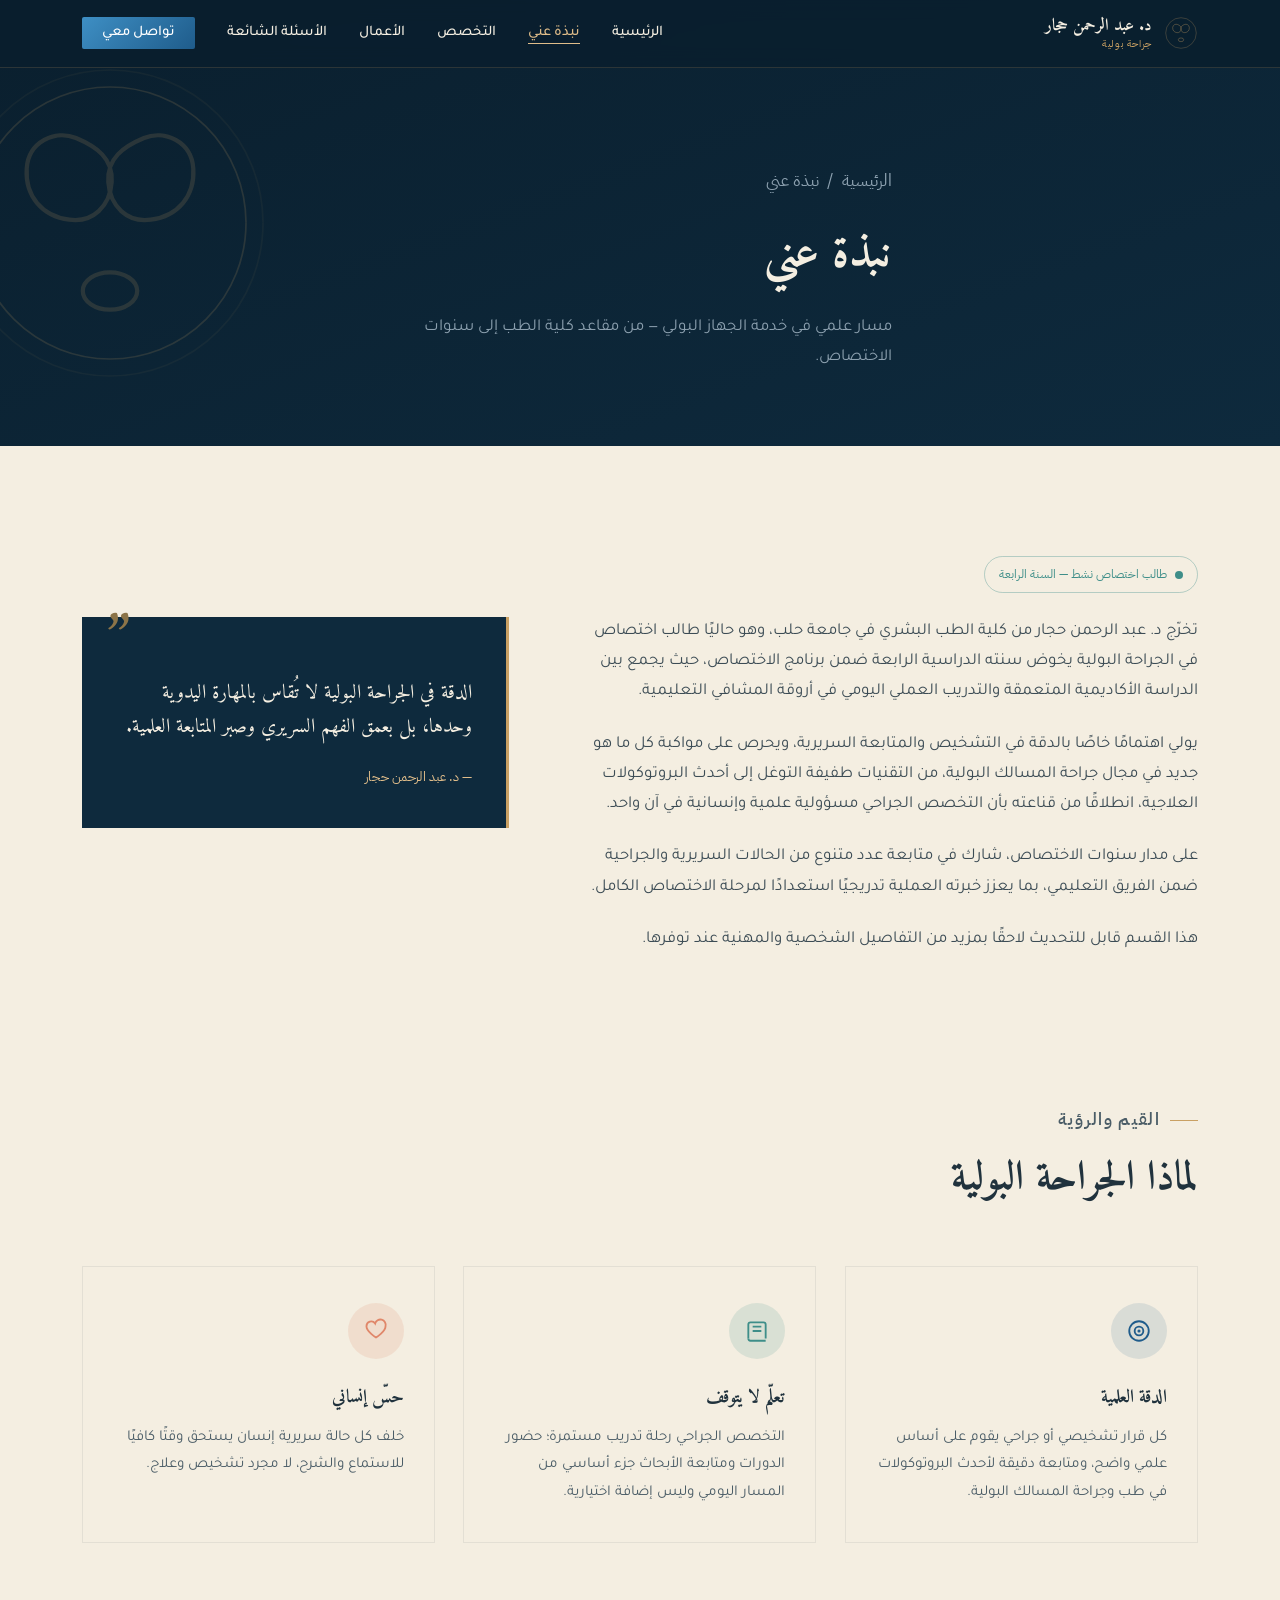
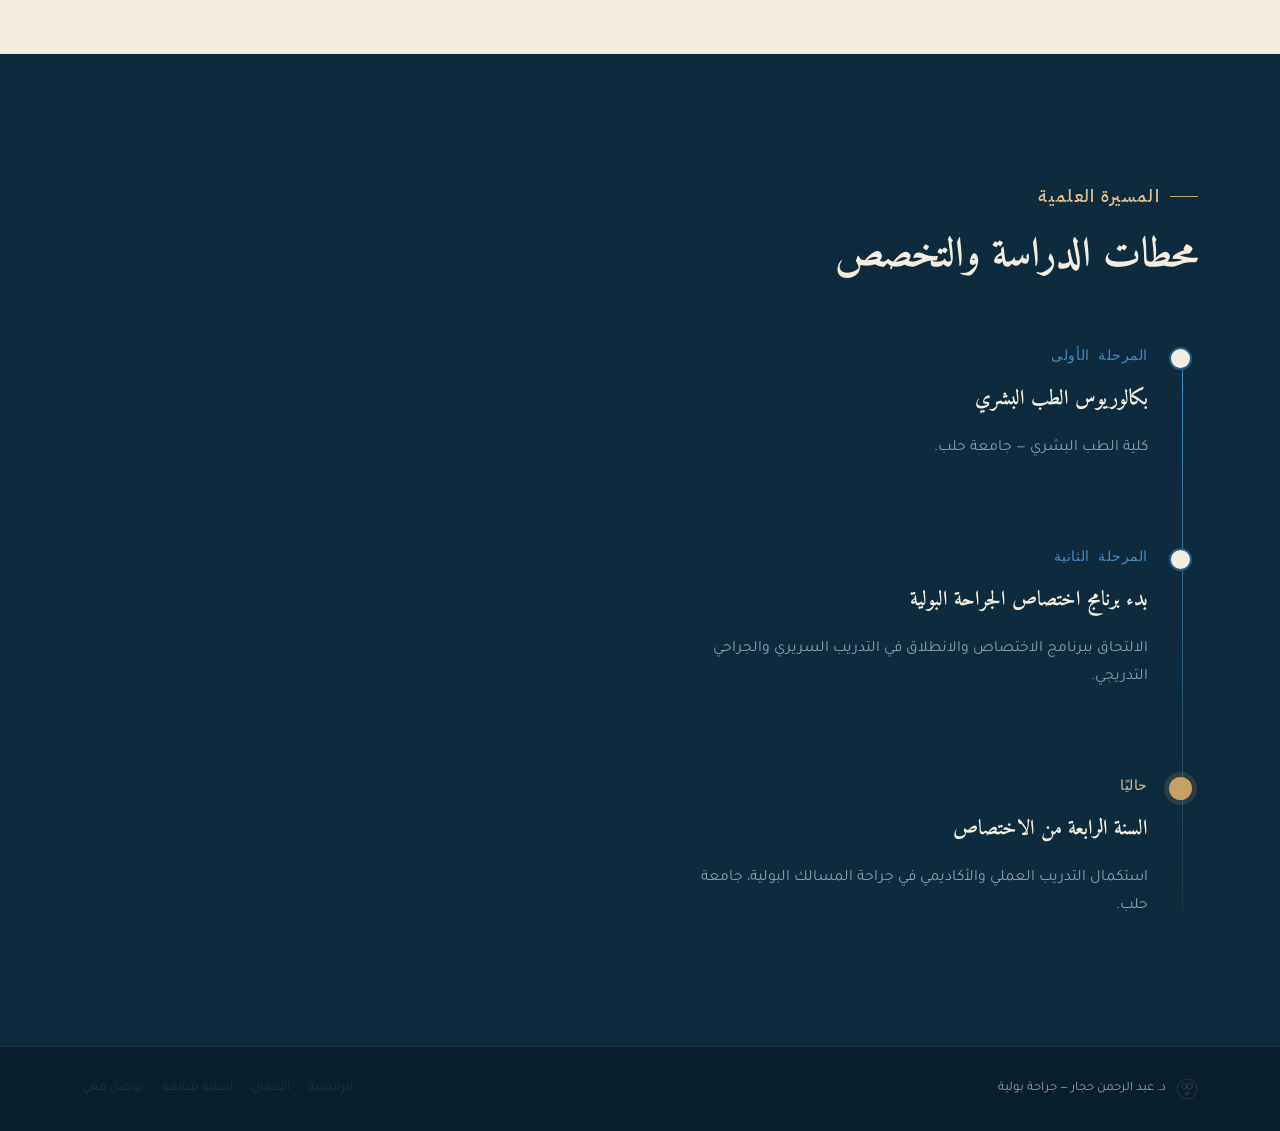
==== about.html @ 74e5ab20 "first commit" ====
<!DOCTYPE html>
<html lang="ar" dir="rtl">
<head>
<meta charset="UTF-8">
<meta name="viewport" content="width=device-width, initial-scale=1.0">
<title>نبذة عني | د. عبد الرحمن حجار</title>
<meta name="description" content="نبذة عن د. عبد الرحمن حجار، طالب اختصاص في الجراحة البولية، جامعة حلب">
<link rel="icon" href="data:image/svg+xml,%3Csvg xmlns='http://www.w3.org/2000/svg' viewBox='0 0 200 200'%3E%3Ccircle cx='100' cy='100' r='92' fill='%230E2A3D'/%3E%3Ccircle cx='100' cy='100' r='84' fill='none' stroke='%23C9A063' stroke-width='2'/%3E%3Cpath d='M120,50 C132,45 148,52 149,68 C150,84 140,96 124,98 C110,100 100,90 99,76 C98,62 108,55 120,50 Z' fill='none' stroke='%23C9A063' stroke-width='2.5'/%3E%3Cpath d='M80,50 C68,45 52,52 51,68 C50,84 60,96 76,98 C90,100 100,90 101,76 C102,62 92,55 80,50 Z' fill='none' stroke='%23C9A063' stroke-width='2.5'/%3E%3Cellipse cx='100' cy='140' rx='16' ry='11' fill='none' stroke='%23C9A063' stroke-width='2.5'/%3E%3C/svg%3E">
<link rel="preconnect" href="https://fonts.googleapis.com">
<link rel="preconnect" href="https://fonts.gstatic.com" crossorigin>
<link href="https://fonts.googleapis.com/css2?family=Amiri:wght@400;700&family=Tajawal:wght@300;400;500;700&family=IBM+Plex+Sans+Arabic:wght@400;500;600&family=IBM+Plex+Mono:wght@400;500&display=swap" rel="stylesheet">
<link rel="stylesheet" href="css/style.css">
</head>
<body>

<header class="site-header">
  <nav class="nav">
    <a href="index.html" class="nav__brand" aria-label="د. عبد الرحمن حجار — الصفحة الرئيسية">
      <svg viewBox="0 0 200 200" aria-hidden="true">
        <circle cx="100" cy="100" r="90" fill="none" stroke="#C9A063" stroke-width="1.5"/>
        <path d="M120,50 C132,45 148,52 149,68 C150,84 140,96 124,98 C110,100 100,90 99,76 C98,62 108,55 120,50 Z" fill="none" stroke="#C9A063" stroke-width="2"/>
        <path d="M80,50 C68,45 52,52 51,68 C50,84 60,96 76,98 C90,100 100,90 101,76 C102,62 92,55 80,50 Z" fill="none" stroke="#C9A063" stroke-width="2"/>
        <ellipse cx="100" cy="140" rx="16" ry="11" fill="none" stroke="#C9A063" stroke-width="2"/>
      </svg>
      <span class="nav__brand-text">د. عبد الرحمن حجار<span>جراحة بولية</span></span>
    </a>
    <ul class="nav__links" id="navLinks" data-open="false">
      <li><a href="index.html">الرئيسية</a></li>
      <li><a href="about.html" class="is-current" aria-current="page">نبذة عني</a></li>
      <li><a href="specialty.html">التخصص</a></li>
      <li><a href="works.html">الأعمال</a></li>
      <li><a href="faq.html">الأسئلة الشائعة</a></li>
      <li><a href="contact.html" class="nav__cta">تواصل معي</a></li>
    </ul>
    <button class="nav__toggle" id="navToggle" aria-label="فتح قائمة التنقل" aria-expanded="false" aria-controls="navLinks">
      <svg viewBox="0 0 24 24" fill="none" stroke="currentColor" stroke-width="2" stroke-linecap="round"><path d="M3 6h18M3 12h18M3 18h18"/></svg>
    </button>
  </nav>
</header>

<main>

  <section class="page-banner">
    <svg class="medallion page-banner__medallion" viewBox="0 0 200 200" aria-hidden="true">
      <circle class="draw-path tick" cx="100" cy="100" r="90" stroke-width="1"/>
      <circle class="draw-path" cx="100" cy="100" r="80" stroke-width="1"/>
      <path class="draw-path" stroke-width="2.5" d="M120,50 C132,45 148,52 149,68 C150,84 140,96 124,98 C110,100 100,90 99,76 C98,62 108,55 120,50 Z"/>
      <path class="draw-path" stroke-width="2.5" d="M80,50 C68,45 52,52 51,68 C50,84 60,96 76,98 C90,100 100,90 101,76 C102,62 92,55 80,50 Z"/>
      <ellipse class="draw-path" cx="100" cy="140" rx="16" ry="11" stroke-width="2.5"/>
    </svg>
    <div class="container">
      <p class="breadcrumb reveal"><a href="index.html">الرئيسية</a> / <span>نبذة عني</span></p>
      <h1 class="reveal">نبذة عني</h1>
      <p class="reveal">مسار علمي في خدمة الجهاز البولي — من مقاعد كلية الطب إلى سنوات الاختصاص.</p>
    </div>
  </section>

  <section class="section--light">
    <div class="container">
      <span class="badge-live reveal"><i></i> طالب اختصاص نشط — السنة الرابعة</span>
      <div class="about__grid">
        <div class="about__text reveal">
          <p>تخرّج د. عبد الرحمن حجار من كلية الطب البشري في جامعة حلب، وهو حاليًا طالب اختصاص في الجراحة البولية يخوض سنته الدراسية الرابعة ضمن برنامج الاختصاص، حيث يجمع بين الدراسة الأكاديمية المتعمقة والتدريب العملي اليومي في أروقة المشافي التعليمية.</p>
          <p>يولي اهتمامًا خاصًا بالدقة في التشخيص والمتابعة السريرية، ويحرص على مواكبة كل ما هو جديد في مجال جراحة المسالك البولية، من التقنيات طفيفة التوغل إلى أحدث البروتوكولات العلاجية، انطلاقًا من قناعته بأن التخصص الجراحي مسؤولية علمية وإنسانية في آن واحد.</p>
          <p>على مدار سنوات الاختصاص، شارك في متابعة عدد متنوع من الحالات السريرية والجراحية ضمن الفريق التعليمي، بما يعزز خبرته العملية تدريجيًا استعدادًا لمرحلة الاختصاص الكامل.</p>
          <p>هذا القسم قابل للتحديث لاحقًا بمزيد من التفاصيل الشخصية والمهنية عند توفرها.</p>
        </div>
        <div class="about__quote reveal">
          <p>الدقة في الجراحة البولية لا تُقاس بالمهارة اليدوية وحدها، بل بعمق الفهم السريري وصبر المتابعة العلمية.</p>
          <span>— د. عبد الرحمن حجار</span>
        </div>
      </div>
    </div>
  </section>

  <section class="section--light" style="padding-top:0;">
    <div class="container">
      <div class="section-head reveal">
        <p class="eyebrow">القيم والرؤية</p>
        <h2>لماذا الجراحة البولية</h2>
      </div>
      <div class="pillars stagger">
        <div class="pillar reveal tilt">
          <div class="pillar__icon-wrap"><svg viewBox="0 0 24 24" fill="none" stroke="currentColor" stroke-width="1.7"><circle cx="12" cy="12" r="9"/><circle cx="12" cy="12" r="4"/><circle cx="12" cy="12" r="0.6" fill="currentColor"/></svg></div>
          <h3>الدقة العلمية</h3>
          <p>كل قرار تشخيصي أو جراحي يقوم على أساس علمي واضح، ومتابعة دقيقة لأحدث البروتوكولات في طب وجراحة المسالك البولية.</p>
        </div>
        <div class="pillar reveal tilt">
          <div class="pillar__icon-wrap"><svg viewBox="0 0 24 24" fill="none" stroke="currentColor" stroke-width="1.7"><path d="M4 19V6a2 2 0 0 1 2-2h12a2 2 0 0 1 2 2v13"/><path d="M4 19a2 2 0 0 0 2 2h14"/><path d="M8 8h8M8 12h8"/></svg></div>
          <h3>تعلّم لا يتوقف</h3>
          <p>التخصص الجراحي رحلة تدريب مستمرة؛ حضور الدورات ومتابعة الأبحاث جزء أساسي من المسار اليومي وليس إضافة اختيارية.</p>
        </div>
        <div class="pillar reveal tilt">
          <div class="pillar__icon-wrap"><svg viewBox="0 0 24 24" fill="none" stroke="currentColor" stroke-width="1.7"><path d="M20.8 7.6c0 5-8.8 10.4-8.8 10.4S3.2 12.6 3.2 7.6a4.4 4.4 0 0 1 8-2.5 4.4 4.4 0 0 1 9.6 2.5z"/></svg></div>
          <h3>حسّ إنساني</h3>
          <p>خلف كل حالة سريرية إنسان يستحق وقتًا كافيًا للاستماع والشرح، لا مجرد تشخيص وعلاج.</p>
        </div>
      </div>
    </div>
  </section>

  <section class="section--dark" id="journey">
    <div class="container">
      <div class="section-head reveal">
        <p class="eyebrow">المسيرة العلمية</p>
        <h2>محطات الدراسة والتخصص</h2>
      </div>
      <div class="timeline" id="timelineEl" style="--timeline-dot-bg:var(--ink-800);">
        <div class="timeline__line"></div>
        <div class="timeline__item reveal" style="--dot:1;">
          <p class="timeline__year" style="color:var(--sapphire-bright);">المرحلة الأولى</p>
          <h3 class="timeline__label" style="color:var(--parchment);">بكالوريوس الطب البشري</h3>
          <p class="timeline__desc" style="color:var(--slate);">كلية الطب البشري — جامعة حلب.</p>
        </div>
        <div class="timeline__item reveal">
          <p class="timeline__year" style="color:var(--sapphire-bright);">المرحلة الثانية</p>
          <h3 class="timeline__label" style="color:var(--parchment);">بدء برنامج اختصاص الجراحة البولية</h3>
          <p class="timeline__desc" style="color:var(--slate);">الالتحاق ببرنامج الاختصاص والانطلاق في التدريب السريري والجراحي التدريجي.</p>
        </div>
        <div class="timeline__item reveal" data-current="true">
          <p class="timeline__year" style="color:var(--gold-bright);">حاليًا</p>
          <h3 class="timeline__label" style="color:var(--parchment);">السنة الرابعة من الاختصاص</h3>
          <p class="timeline__desc" style="color:var(--slate);">استكمال التدريب العملي والأكاديمي في جراحة المسالك البولية، جامعة حلب.</p>
        </div>
      </div>
    </div>
  </section>

</main>

<footer class="site-footer">
  <div class="container">
    <div class="site-footer__mark">
      <svg viewBox="0 0 200 200" aria-hidden="true">
        <circle cx="100" cy="100" r="90" fill="none" stroke="#C9A063" stroke-width="1.5"/>
        <path d="M120,50 C132,45 148,52 149,68 C150,84 140,96 124,98 C110,100 100,90 99,76 C98,62 108,55 120,50 Z" fill="none" stroke="#C9A063" stroke-width="2"/>
        <path d="M80,50 C68,45 52,52 51,68 C50,84 60,96 76,98 C90,100 100,90 101,76 C102,62 92,55 80,50 Z" fill="none" stroke="#C9A063" stroke-width="2"/>
        <ellipse cx="100" cy="140" rx="16" ry="11" fill="none" stroke="#C9A063" stroke-width="2"/>
      </svg>
      <span>د. عبد الرحمن حجار — جراحة بولية</span>
    </div>
    <div class="site-footer__links">
      <a href="index.html">الرئيسية</a>
      <a href="works.html">الأعمال</a>
      <a href="faq.html">أسئلة شائعة</a>
      <a href="contact.html">تواصل معي</a>
    </div>
  </div>
</footer>

<button class="to-top" id="toTop" aria-label="العودة إلى الأعلى">
  <svg viewBox="0 0 24 24" fill="none" stroke="currentColor" stroke-width="2" stroke-linecap="round"><path d="M12 19V5M5 12l7-7 7 7"/></svg>
</button>

<script src="js/script.js"></script>
</body>
</html>
---- css/style.css ----
/* =========================================================
   د. عبد الرحمن حجار — جراحة بولية
   ملف الأنماط الرئيسي (مشترك بين كل صفحات الموقع)
   ========================================================= */

@view-transition{ navigation: auto; }
::view-transition-old(root){ animation: vtFadeOut 0.45s ease forwards; }
::view-transition-new(root){ animation: vtFadeIn 0.45s ease forwards; }
@keyframes vtFadeOut{ to{ opacity:0; transform:translateY(-6px);} }
@keyframes vtFadeIn{ from{ opacity:0; transform:translateY(6px);} }

:root{
  --ink-900:#0A1F2E;
  --ink-800:#0E2A3D;
  --ink-700:#153548;
  --ink-650:#1B4258;
  --sapphire:#1F5C8B;
  --sapphire-bright:#3E8FC4;
  --sapphire-soft:#DCEAF3;
  --parchment:#F4EEE1;
  --parchment-dim:#E9E1CE;
  --gold:#C9A063;
  --gold-bright:#E0BD8A;
  --gold-dim:#8C7448;
  --teal:#3E8E89;
  --teal-bright:#57ABA5;
  --coral:#E0876A;
  --coral-bright:#EDA487;
  --slate:#8CA0AF;
  --ink-text:#20323D;
  --max-w:1180px;
}

*{box-sizing:border-box;}
html{scroll-behavior:smooth;}
@media (prefers-reduced-motion:reduce){
  html{scroll-behavior:auto;}
  *{animation-duration:0.001ms !important; animation-iteration-count:1 !important; transition-duration:0.001ms !important; scroll-behavior:auto !important;}
}

body{
  margin:0;
  background:var(--parchment);
  color:var(--ink-text);
  font-family:'Tajawal',sans-serif;
  line-height:1.8;
  overflow-x:hidden;
  opacity:0;
}
body.is-loaded{
  opacity:1;
  transition:opacity 0.5s ease;
}

h1,h2,h3,.font-display{
  font-family:'Amiri',serif;
  font-weight:700;
  color:inherit;
  margin:0;
}

.eyebrow{
  font-family:'IBM Plex Sans Arabic',sans-serif;
  font-size:0.8rem;
  font-weight:600;
  letter-spacing:0.08em;
  text-transform:uppercase;
  color:var(--gold);
  display:flex;
  align-items:center;
  gap:10px;
  margin-bottom:18px;
}
.eyebrow::before{
  content:"";
  width:28px;
  height:1px;
  background:var(--gold);
  display:inline-block;
}

a{color:inherit;text-decoration:none;}
img,svg{display:block;max-width:100%;}
.container{max-width:var(--max-w); margin:0 auto; padding:0 32px;}

.visually-hidden{
  position:absolute; width:1px; height:1px; overflow:hidden;
  clip:rect(0 0 0 0); white-space:nowrap;
}

a:focus-visible,
button:focus-visible{
  outline:2px solid var(--sapphire-bright);
  outline-offset:4px;
  border-radius:2px;
}

/* ---------- loader (home page only) ---------- */
.loader{
  position:fixed; inset:0; z-index:999;
  background:var(--ink-900);
  display:flex; align-items:center; justify-content:center;
  transition:opacity 0.5s ease, visibility 0.5s ease;
}
.loader svg{width:70px; height:70px; opacity:0; transform:scale(0.8);
  animation:loaderIn 0.7s ease forwards 0.1s;}
@keyframes loaderIn{to{opacity:1; transform:scale(1);}}
.loader.is-hidden{opacity:0; visibility:hidden; pointer-events:none;}
@media (prefers-reduced-motion:reduce){ .loader{display:none;} }

/* ---------- header / nav ---------- */
.site-header{
  position:fixed;
  inset-inline:0;
  top:0;
  z-index:100;
  background:rgba(10,31,46,0.86);
  backdrop-filter:blur(10px);
  -webkit-backdrop-filter:blur(10px);
  border-bottom:1px solid rgba(201,160,99,0.18);
  transition:background 0.3s ease;
}
.nav{
  display:flex;
  align-items:center;
  justify-content:space-between;
  padding:16px 32px;
  max-width:var(--max-w);
  margin:0 auto;
}
.nav__brand{
  display:flex;
  align-items:center;
  gap:12px;
  color:var(--parchment);
}
.nav__brand svg{width:34px; height:34px;}
.nav__brand-text{
  font-family:'Amiri',serif;
  font-size:1.05rem;
  font-weight:700;
  line-height:1.2;
}
.nav__brand-text span{
  display:block;
  font-family:'IBM Plex Sans Arabic',sans-serif;
  font-size:0.65rem;
  font-weight:400;
  letter-spacing:0.06em;
  color:var(--gold);
  margin-top:2px;
}
.nav__links{
  display:flex;
  align-items:center;
  gap:32px;
  list-style:none;
  margin:0; padding:0;
}
.nav__links a{
  color:var(--parchment);
  font-size:0.92rem;
  font-weight:500;
  position:relative;
  padding-bottom:4px;
}
.nav__links a::after{
  content:"";
  position:absolute;
  right:0; left:0; bottom:0;
  height:1px;
  background:var(--sapphire-bright);
  transform:scaleX(0);
  transform-origin:center;
  transition:transform 0.3s ease;
}
.nav__links a:hover::after,
.nav__links a:focus-visible::after{transform:scaleX(1);}
.nav__links a.is-current{color:var(--gold-bright);}
.nav__links a.is-current::after{transform:scaleX(1); background:var(--gold-bright);}
.nav__cta{
  background:linear-gradient(135deg,var(--sapphire-bright),var(--sapphire));
  padding:9px 20px !important;
  border-radius:2px;
  color:#fff !important;
}
.nav__cta::after{display:none;}
.nav__toggle{
  display:none;
  background:none;
  border:1px solid rgba(201,160,99,0.4);
  border-radius:6px;
  width:42px; height:38px;
  color:var(--parchment);
  cursor:pointer;
  align-items:center;
  justify-content:center;
}
.nav__toggle svg{width:20px; height:20px;}

@media (max-width:900px){
  .nav__links{
    position:fixed;
    top:70px;
    inset-inline:0;
    background:var(--ink-900);
    flex-direction:column;
    align-items:flex-start;
    gap:0;
    padding:8px 32px 24px;
    border-bottom:1px solid rgba(201,160,99,0.18);
    transform:translateY(-140%);
    opacity:0;
    transition:transform 0.35s ease, opacity 0.35s ease;
    max-height:80vh;
    overflow-y:auto;
  }
  .nav__links[data-open="true"]{transform:translateY(0); opacity:1;}
  .nav__links li{width:100%; padding:14px 0; border-bottom:1px solid rgba(201,160,99,0.08);}
  .nav__cta{display:inline-block; margin-top:6px;}
  .nav__toggle{display:flex;}
}

/* ---------- section shells ---------- */
section{padding:110px 0; position:relative;}
@media (max-width:700px){section{padding:72px 0;}}
.section--dark{background:var(--ink-800); color:var(--parchment);}
.section--dark .eyebrow{color:var(--gold-bright);}
.section--deep{background:var(--ink-900); color:var(--parchment);}
.section--deep .eyebrow{color:var(--gold-bright);}

.section-head{max-width:640px; margin-bottom:60px;}
.section-head h2{font-size:clamp(1.9rem,3.2vw,2.6rem); line-height:1.3;}
.section-head p{
  margin-top:18px;
  font-size:1.05rem;
  color:var(--slate);
  max-width:52ch;
}
.section--light .section-head p{color:#4B5D67;}

/* ---------- page banner (inner pages) ---------- */
.page-banner{
  min-height:46vh;
  display:flex;
  align-items:flex-end;
  padding-top:150px;
  padding-bottom:56px;
  background:linear-gradient(160deg, var(--ink-900) 0%, var(--ink-800) 100%);
  color:var(--parchment);
  position:relative;
  overflow:hidden;
  isolation:isolate;
}
.page-banner__medallion{
  position:absolute;
  inset-inline-end:-60px;
  top:50%;
  transform:translateY(-50%);
  width:340px;
  opacity:0.16;
  z-index:-1;
}
.breadcrumb{
  font-family:'IBM Plex Sans Arabic',sans-serif;
  font-size:0.82rem;
  color:var(--slate);
  display:flex;
  gap:8px;
  margin-bottom:18px;
}
.breadcrumb a:hover{color:var(--gold-bright);}
.page-banner h1{font-size:clamp(2rem,3.6vw,3rem);}
.page-banner p{margin-top:16px; color:var(--slate); max-width:56ch; font-size:1.05rem;}

/* ---------- reveal-on-scroll ---------- */
.reveal{opacity:0; transform:translateY(24px); transition:opacity 0.7s ease, transform 0.7s ease;}
.reveal.is-visible{opacity:1; transform:translateY(0);}
.stagger .reveal:nth-child(1){transition-delay:0.05s;}
.stagger .reveal:nth-child(2){transition-delay:0.16s;}
.stagger .reveal:nth-child(3){transition-delay:0.27s;}
.stagger .reveal:nth-child(4){transition-delay:0.38s;}
.stagger .reveal:nth-child(5){transition-delay:0.49s;}
.stagger .reveal:nth-child(6){transition-delay:0.6s;}
.stagger .reveal:nth-child(7){transition-delay:0.71s;}
.stagger .reveal:nth-child(8){transition-delay:0.82s;}

/* ---------- medallion (signature motif) ---------- */
.medallion{overflow:visible;}
.medallion .draw-path{
  fill:none;
  stroke:var(--gold);
  stroke-linecap:round;
  stroke-linejoin:round;
}
.medallion .tick{stroke:var(--gold); opacity:0.35;}

/* ---------- tilt cards ---------- */
.tilt{transition:transform 0.25s ease, box-shadow 0.25s ease; will-change:transform; transform-style:preserve-3d;}

/* ---------- hero (home only) ---------- */
.hero{
  min-height:100vh;
  display:flex;
  align-items:center;
  background:linear-gradient(180deg, var(--ink-900) 0%, var(--ink-800) 60%, var(--ink-800) 100%);
  color:var(--parchment);
  overflow:hidden;
  isolation:isolate;
}
.hero__blobs{position:absolute; inset:0; z-index:-1; overflow:hidden;}
.hero__blob{position:absolute; border-radius:50%; filter:blur(70px); opacity:0.28;}
.hero__blob--a{width:420px; height:420px; background:var(--sapphire-bright); top:-8%; left:6%; animation:driftA 22s ease-in-out infinite;}
.hero__blob--b{width:360px; height:360px; background:var(--teal); bottom:-12%; left:22%; animation:driftB 26s ease-in-out infinite;}
.hero__blob--c{width:300px; height:300px; background:var(--coral); top:18%; right:8%; animation:driftC 19s ease-in-out infinite;}
@keyframes driftA{0%,100%{transform:translate(0,0) scale(1);} 50%{transform:translate(40px,50px) scale(1.12);}}
@keyframes driftB{0%,100%{transform:translate(0,0) scale(1);} 50%{transform:translate(-30px,-40px) scale(1.08);}}
@keyframes driftC{0%,100%{transform:translate(0,0) scale(1);} 50%{transform:translate(-40px,30px) scale(0.92);}}
@media (prefers-reduced-motion:reduce){ .hero__blob{animation:none;} }
.hero__spotlight{
  position:absolute; inset:0; z-index:-1; pointer-events:none;
  background:radial-gradient(420px circle at var(--mx,50%) var(--my,30%), rgba(62,143,196,0.14), transparent 65%);
}
.hero .container{
  display:grid;
  grid-template-columns:0.85fr 1.15fr;
  align-items:center;
  gap:40px;
  padding-top:110px;
}
.hero__portrait-wrap{display:flex; justify-content:center; position:relative; transition:transform 0.15s ease-out;}
.hero__portrait{
  position:relative; width:min(360px,80vw); aspect-ratio:4/5; border-radius:6px; overflow:hidden;
  border:1px solid rgba(201,160,99,0.35);
  box-shadow:0 30px 70px rgba(0,0,0,0.4), 0 0 0 8px rgba(201,160,99,0.06);
}
.hero__portrait img{width:100%; height:100%; object-fit:cover; display:block;}
.hero__portrait::after{
  content:""; position:absolute; inset:0;
  background:linear-gradient(200deg, rgba(10,31,46,0.05) 30%, rgba(10,31,46,0.55) 100%);
}
.hero__portrait-badge{
  position:absolute; bottom:-22px; inset-inline-start:-22px; width:74px; height:74px;
  filter:drop-shadow(0 8px 18px rgba(0,0,0,0.35));
}
.hero__portrait-badge circle:first-child{fill:var(--ink-900);}
.hero__content{text-align:right;}
.hero__name{font-size:clamp(2.3rem,4.6vw,3.6rem); line-height:1.25; margin-bottom:14px;}
.hero__role{font-family:'IBM Plex Sans Arabic',sans-serif; font-size:clamp(1rem,1.6vw,1.2rem); font-weight:500; color:var(--sapphire-bright); margin-bottom:26px;}
.hero__tagline{font-size:1.08rem; color:var(--slate); max-width:46ch; margin-inline-start:auto; margin-bottom:38px;}
.hero__ctas{display:flex; gap:16px; justify-content:flex-end; flex-wrap:wrap; margin-bottom:56px;}
.btn{
  display:inline-flex; align-items:center; gap:10px; padding:14px 30px; border-radius:2px;
  font-family:'IBM Plex Sans Arabic',sans-serif; font-size:0.92rem; font-weight:500;
  border:1px solid transparent; cursor:pointer;
  transition:transform 0.25s ease, background 0.25s ease, border-color 0.25s ease, color 0.25s ease, box-shadow 0.25s ease;
}
.btn--primary{background:linear-gradient(135deg,var(--sapphire-bright),var(--sapphire)); color:#fff;}
.btn--primary:hover{transform:translateY(-2px); box-shadow:0 10px 26px rgba(31,92,139,0.35);}
.btn--ghost{border-color:rgba(244,238,225,0.35); color:var(--parchment);}
.btn--ghost:hover{border-color:var(--gold); color:var(--gold-bright); transform:translateY(-2px);}

.hero__stats{display:flex; justify-content:flex-end; gap:44px; flex-wrap:wrap; border-top:1px solid rgba(244,238,225,0.14); padding-top:28px;}
.hero__stat{text-align:center;}
.hero__stat b{display:block; font-family:'IBM Plex Mono',monospace; font-size:1.4rem; color:var(--gold-bright);}
.hero__stat span{font-family:'IBM Plex Sans Arabic',sans-serif; font-size:0.78rem; color:var(--slate);}

.scroll-cue{
  position:absolute; bottom:28px; inset-inline-start:50%; transform:translateX(50%);
  display:flex; flex-direction:column; align-items:center; gap:8px;
  color:var(--slate); font-size:0.75rem; font-family:'IBM Plex Sans Arabic',sans-serif;
}
.scroll-cue svg{width:14px; height:20px; animation:bob 2.2s ease-in-out infinite;}
@keyframes bob{0%,100%{transform:translateY(0);} 50%{transform:translateY(6px);}}

@media (max-width:860px){
  .hero .container{grid-template-columns:1fr; text-align:center;}
  .hero__content{text-align:center;}
  .hero__tagline{margin-inline:auto;}
  .hero__ctas{justify-content:center;}
  .hero__stats{justify-content:center;}
  .hero__portrait{width:240px;}
  .hero__portrait-badge{width:56px; height:56px; bottom:-14px; inset-inline-start:-14px;}
}

/* ---------- teaser grid (home -> inner pages) ---------- */
.teaser-grid{display:grid; grid-template-columns:repeat(4,1fr); gap:2px; background:rgba(32,50,61,0.08);}
.teaser-card{
  background:var(--parchment); padding:38px 30px; transition:background 0.3s ease, transform 0.3s ease, box-shadow 0.3s ease;
  border-inline-start:3px solid transparent; display:flex; flex-direction:column;
}
.teaser-card:hover{background:#FBF8F0; z-index:2; box-shadow:0 18px 34px rgba(20,35,45,0.1);}
.teaser-card:nth-child(1){border-inline-start-color:var(--sapphire);}
.teaser-card:nth-child(2){border-inline-start-color:var(--teal);}
.teaser-card:nth-child(3){border-inline-start-color:var(--coral);}
.teaser-card:nth-child(4){border-inline-start-color:var(--gold);}
.teaser-card__icon{width:46px; height:46px; border-radius:50%; display:flex; align-items:center; justify-content:center; margin-bottom:20px;}
.teaser-card__icon svg{width:22px; height:22px;}
.teaser-card:nth-child(1) .teaser-card__icon{background:rgba(31,92,139,0.12); color:var(--sapphire);}
.teaser-card:nth-child(2) .teaser-card__icon{background:rgba(62,142,137,0.14); color:var(--teal);}
.teaser-card:nth-child(3) .teaser-card__icon{background:rgba(224,135,106,0.16); color:var(--coral);}
.teaser-card:nth-child(4) .teaser-card__icon{background:rgba(201,160,99,0.16); color:var(--gold-dim);}
.teaser-card h3{font-size:1.1rem; margin-bottom:10px;}
.teaser-card p{font-size:0.92rem; color:#4B5D67; margin:0 0 18px; flex-grow:1;}
.teaser-card__link{font-size:0.85rem; font-weight:600; color:var(--sapphire); display:inline-flex; align-items:center; gap:6px;}
.teaser-card__link svg{width:14px; height:14px; transition:transform 0.25s ease;}
.teaser-card:hover .teaser-card__link svg{transform:translateX(-4px);}
@media (max-width:900px){.teaser-grid{grid-template-columns:repeat(2,1fr);}}
@media (max-width:560px){.teaser-grid{grid-template-columns:1fr;}}

/* ---------- cta band ---------- */
.cta-band{
  background:linear-gradient(135deg,var(--sapphire),var(--ink-800));
  color:var(--parchment); text-align:center; padding:90px 0;
}
.cta-band h2{font-size:clamp(1.6rem,3vw,2.2rem); margin-bottom:18px;}
.cta-band p{color:var(--sapphire-soft); max-width:52ch; margin:0 auto 32px;}

/* ---------- badge (about) ---------- */
.badge-live{
  display:inline-flex; align-items:center; gap:8px; font-family:'IBM Plex Sans Arabic',sans-serif;
  font-size:0.78rem; color:var(--teal); border:1px solid rgba(62,142,137,0.35);
  padding:6px 14px; border-radius:20px; margin-bottom:24px;
}
.badge-live i{width:8px; height:8px; border-radius:50%; background:var(--teal); animation:pulseDot 1.8s ease-in-out infinite;}
@keyframes pulseDot{0%,100%{opacity:1; box-shadow:0 0 0 0 rgba(62,142,137,0.5);} 50%{opacity:0.6; box-shadow:0 0 0 5px rgba(62,142,137,0);}}
@media (prefers-reduced-motion:reduce){.badge-live i{animation:none;}}

/* ---------- about ---------- */
.about__grid{display:grid; grid-template-columns:1.3fr 0.9fr; gap:72px; align-items:start;}
.about__text p{margin:0 0 22px; font-size:1.05rem; color:#3C4C55;}
.about__quote{
  background:var(--ink-800); color:var(--parchment); padding:40px 34px;
  border-inline-start:3px solid var(--gold); position:relative;
}
.about__quote::before{
  content:"\201D"; font-family:'Amiri',serif; font-size:4rem; color:var(--gold-dim);
  position:absolute; top:-6px; inset-inline-end:24px; line-height:1;
}
.about__quote p{font-family:'Amiri',serif; font-size:1.25rem; line-height:1.7; position:relative; z-index:1;}
.about__quote span{display:block; margin-top:18px; font-family:'IBM Plex Sans Arabic',sans-serif; font-size:0.8rem; color:var(--gold-bright);}
@media (max-width:860px){.about__grid{grid-template-columns:1fr;}}

/* ---------- philosophy (pillars) ---------- */
.pillars{display:grid; grid-template-columns:repeat(3,1fr); gap:28px;}
.pillar{background:var(--parchment); border:1px solid rgba(32,50,61,0.08); padding:36px 30px;}
.pillar__icon-wrap{width:56px; height:56px; border-radius:50%; display:flex; align-items:center; justify-content:center; margin-bottom:22px;}
.pillar__icon-wrap svg{width:26px; height:26px;}
.pillar:nth-child(1) .pillar__icon-wrap{background:rgba(31,92,139,0.12); color:var(--sapphire);}
.pillar:nth-child(2) .pillar__icon-wrap{background:rgba(62,142,137,0.14); color:var(--teal);}
.pillar:nth-child(3) .pillar__icon-wrap{background:rgba(224,135,106,0.16); color:var(--coral);}
.pillar h3{font-size:1.15rem; margin-bottom:10px;}
.pillar p{font-size:0.95rem; color:#4B5D67; margin:0;}
@media (max-width:860px){.pillars{grid-template-columns:1fr;}}

/* ---------- timeline ---------- */
.timeline{position:relative; margin-inline-start:6px;}
.timeline__line{
  position:absolute; top:6px; inset-inline-start:9px; width:1px; height:0;
  background:linear-gradient(var(--sapphire-bright),rgba(201,160,99,0.1));
  transition:height 1.4s cubic-bezier(0.65,0,0.35,1);
}
.timeline.in-view .timeline__line{height:calc(100% - 12px);}
.timeline__item{position:relative; padding-inline-start:44px; padding-bottom:52px;}
.timeline__item:last-child{padding-bottom:0;}
.timeline__item::before{
  content:""; position:absolute; inset-inline-start:0; top:4px; width:19px; height:19px;
  border-radius:50%; background:var(--parchment); border:2px solid var(--sapphire); z-index:1;
}
.timeline__item[data-current="true"]::before{background:var(--gold); border-color:var(--gold); box-shadow:0 0 0 5px rgba(201,160,99,0.16);}
.timeline__year{font-family:'IBM Plex Mono',monospace; font-size:0.85rem; color:var(--sapphire); letter-spacing:0.04em;}
.timeline__label{font-family:'Amiri',serif; font-size:1.3rem; font-weight:700; margin:6px 0 8px;}
.timeline__desc{color:#5A6C76; font-size:0.98rem; max-width:52ch;}

/* ---------- specialty grid ---------- */
.specialty__grid{display:grid; grid-template-columns:repeat(3,1fr); gap:2px; background:rgba(32,50,61,0.08);}
.specialty__card{background:var(--parchment); padding:38px 32px; transition:background 0.3s ease, transform 0.3s ease, box-shadow 0.3s ease; border-inline-start:3px solid transparent;}
.specialty__card:hover{background:#FBF8F0; z-index:2; box-shadow:0 18px 34px rgba(20,35,45,0.1);}
.specialty__icon-wrap{width:52px; height:52px; border-radius:50%; display:flex; align-items:center; justify-content:center; margin-bottom:22px;}
.specialty__icon-wrap svg{width:24px; height:24px;}
.specialty__card:nth-child(6n+1){border-inline-start-color:var(--sapphire);}
.specialty__card:nth-child(6n+1) .specialty__icon-wrap{background:rgba(31,92,139,0.12); color:var(--sapphire);}
.specialty__card:nth-child(6n+2){border-inline-start-color:var(--teal);}
.specialty__card:nth-child(6n+2) .specialty__icon-wrap{background:rgba(62,142,137,0.14); color:var(--teal);}
.specialty__card:nth-child(6n+3){border-inline-start-color:var(--coral);}
.specialty__card:nth-child(6n+3) .specialty__icon-wrap{background:rgba(224,135,106,0.16); color:var(--coral);}
.specialty__card:nth-child(6n+4){border-inline-start-color:var(--gold);}
.specialty__card:nth-child(6n+4) .specialty__icon-wrap{background:rgba(201,160,99,0.16); color:var(--gold-dim);}
.specialty__card:nth-child(6n+5){border-inline-start-color:var(--sapphire-bright);}
.specialty__card:nth-child(6n+5) .specialty__icon-wrap{background:rgba(62,143,196,0.14); color:var(--sapphire-bright);}
.specialty__card:nth-child(6n+6){border-inline-start-color:var(--teal-bright);}
.specialty__card:nth-child(6n+6) .specialty__icon-wrap{background:rgba(87,171,165,0.16); color:var(--teal-bright);}
.specialty__card h3{font-size:1.15rem; margin-bottom:10px;}
.specialty__card p{font-size:0.94rem; color:#4B5D67; margin:0;}
@media (max-width:860px){.specialty__grid{grid-template-columns:repeat(2,1fr);}}
@media (max-width:560px){.specialty__grid{grid-template-columns:1fr;}}

/* ---------- skill tags ---------- */
.tags{display:flex; flex-wrap:wrap; gap:12px; margin-top:8px;}
.tag{
  font-family:'IBM Plex Sans Arabic',sans-serif; font-size:0.85rem; padding:9px 18px; border-radius:20px;
  border:1px solid rgba(31,92,139,0.25); color:var(--sapphire); background:rgba(31,92,139,0.05);
  transition:transform 0.25s ease, background 0.25s ease;
}
.tag:hover{background:rgba(31,92,139,0.12); transform:translateY(-2px);}

/* ---------- works: procedure gallery ---------- */
.work-grid{display:grid; grid-template-columns:repeat(4,1fr); gap:26px;}
.work-card{background:var(--ink-700); overflow:hidden; border-radius:2px;}
.work-card__media{position:relative; aspect-ratio:4/3; background:linear-gradient(135deg,var(--ink-650),var(--ink-800)); overflow:hidden;}
.work-card__media img{width:100%; height:100%; object-fit:cover; transition:transform 0.6s ease;}
.work-card:hover .work-card__media img{transform:scale(1.08);}
.work-card__placeholder{
  display:none; position:absolute; inset:0; flex-direction:column; align-items:center; justify-content:center; gap:10px;
  color:var(--gold-dim); text-align:center; padding:16px;
}
.work-card__media.img-missing .work-card__placeholder{display:flex;}
.work-card__placeholder svg{width:34px; height:34px;}
.work-card__placeholder span{font-size:0.75rem; font-family:'IBM Plex Sans Arabic',sans-serif; color:var(--slate);}
.work-card__body{padding:22px 20px;}
.work-card__body h3{font-size:1.05rem; color:var(--parchment); margin-bottom:8px;}
.work-card__body p{font-size:0.86rem; color:var(--slate); margin:0;}
@media (max-width:980px){.work-grid{grid-template-columns:repeat(2,1fr);}}
@media (max-width:560px){.work-grid{grid-template-columns:1fr;}}

/* ---------- works: academic activity ---------- */
.works__grid{display:grid; grid-template-columns:repeat(3,1fr); gap:28px;}
.works__card{background:var(--ink-700); border-top:2px solid var(--gold); padding:34px 28px;}
.works__card .eyebrow{margin-bottom:22px;}
.works__card h3{font-size:1.15rem; margin-bottom:12px; color:var(--parchment);}
.works__card p{font-size:0.94rem; color:var(--slate); margin:0;}
@media (max-width:860px){.works__grid{grid-template-columns:1fr;}}

/* ---------- FAQ ---------- */
.faq{max-width:820px;}
.faq__item{border-bottom:1px solid rgba(244,238,225,0.14);}
.faq__q{
  width:100%; display:flex; align-items:center; justify-content:space-between; gap:16px;
  background:none; border:none; color:var(--parchment); font-family:'Amiri',serif; font-size:1.1rem;
  font-weight:700; text-align:right; padding:24px 4px; cursor:pointer;
}
.faq__q svg{width:18px; height:18px; color:var(--sapphire-bright); flex-shrink:0; transition:transform 0.3s ease;}
.faq__item[data-open="true"] .faq__q svg{transform:rotate(45deg);}
.faq__a-wrap{display:grid; grid-template-rows:0fr; transition:grid-template-rows 0.4s ease;}
.faq__item[data-open="true"] .faq__a-wrap{grid-template-rows:1fr;}
.faq__a-inner{overflow:hidden;}
.faq__a{color:var(--slate); font-size:0.98rem; padding-bottom:24px; max-width:65ch;}
.faq__note{margin-top:32px; font-size:0.82rem; color:var(--gold-dim); border:1px dashed rgba(201,160,99,0.35); padding:14px 16px; max-width:65ch;}

/* ---------- contact ---------- */
.contact{background:var(--ink-900); color:var(--parchment);}
.contact__grid{display:grid; grid-template-columns:1fr 1fr; gap:64px;}
.contact__intro p{color:var(--slate); font-size:1.05rem; max-width:44ch;}
.contact__list{list-style:none; margin:36px 0 0; padding:0; display:flex; flex-direction:column; gap:22px;}
.contact__list a,
.contact__list .contact__static{
  display:flex; align-items:center; gap:16px; font-family:'IBM Plex Sans Arabic',sans-serif; font-size:0.98rem;
  padding-bottom:16px; border-bottom:1px solid rgba(244,238,225,0.12);
  transition:color 0.25s ease, border-color 0.25s ease, transform 0.25s ease;
}
.contact__list a:hover{color:var(--sapphire-bright); border-color:var(--sapphire-bright); transform:translateX(-4px);}
.contact__list svg{width:20px; height:20px; flex-shrink:0; color:var(--gold);}
.contact__note{margin-top:28px; font-size:0.8rem; color:var(--gold-dim); border:1px dashed rgba(201,160,99,0.4); padding:14px 16px;}
@media (max-width:860px){.contact__grid{grid-template-columns:1fr;}}

/* ---------- footer ---------- */
.site-footer{background:var(--ink-900); border-top:1px solid rgba(201,160,99,0.14); padding:30px 0;}
.site-footer .container{display:flex; align-items:center; justify-content:space-between; gap:16px; flex-wrap:wrap;}
.site-footer__mark{display:flex; align-items:center; gap:10px; color:var(--slate); font-size:0.82rem;}
.site-footer__mark svg{width:22px; height:22px;}
.site-footer__links{display:flex; gap:18px; font-size:0.82rem;}
.site-footer__links a:hover{color:var(--gold-bright);}

/* ---------- back to top ---------- */
.to-top{
  position:fixed; bottom:28px; inset-inline-end:28px; width:46px; height:46px; border-radius:50%;
  background:linear-gradient(135deg,var(--sapphire-bright),var(--sapphire)); color:#fff; border:none;
  display:flex; align-items:center; justify-content:center; cursor:pointer;
  opacity:0; visibility:hidden; transform:translateY(10px);
  transition:opacity 0.3s ease, transform 0.3s ease, visibility 0.3s ease;
  z-index:60; box-shadow:0 10px 24px rgba(0,0,0,0.25);
}
.to-top.is-visible{opacity:1; visibility:visible; transform:translateY(0);}
.to-top svg{width:18px; height:18px;}
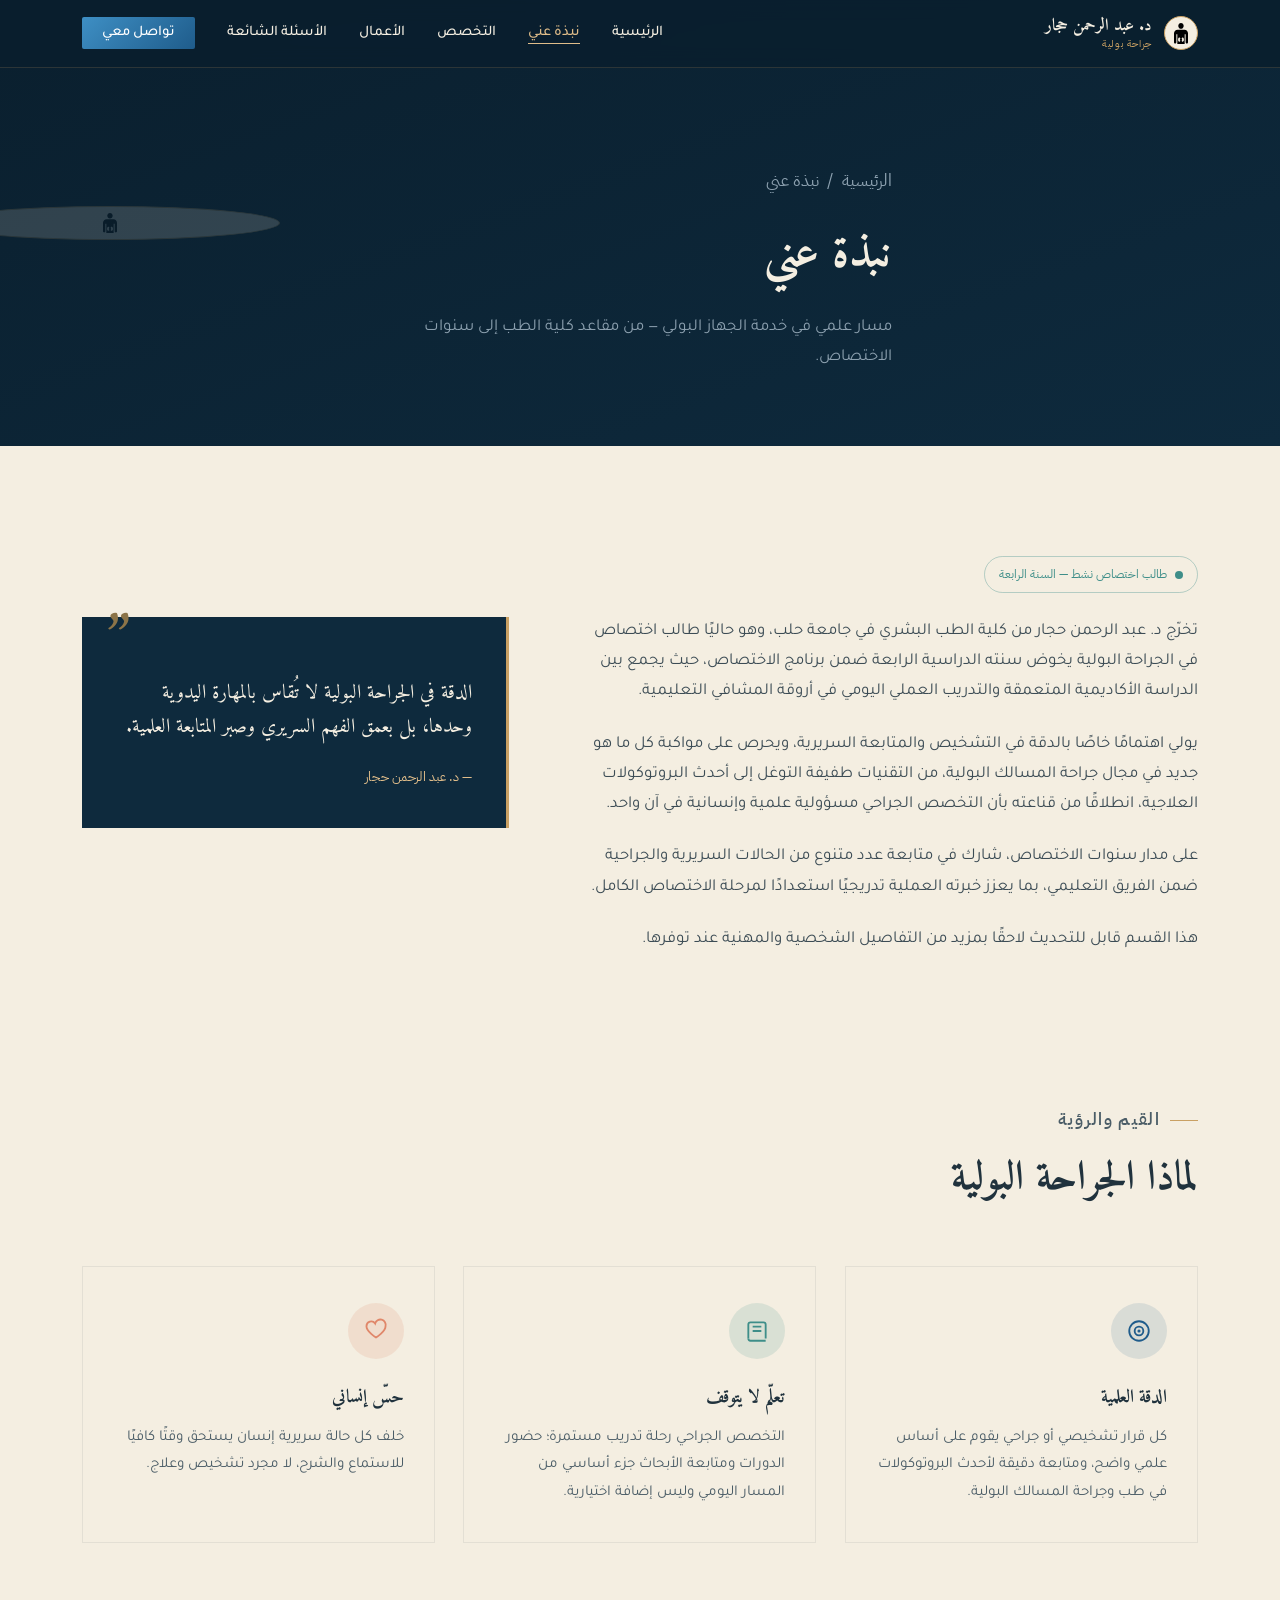
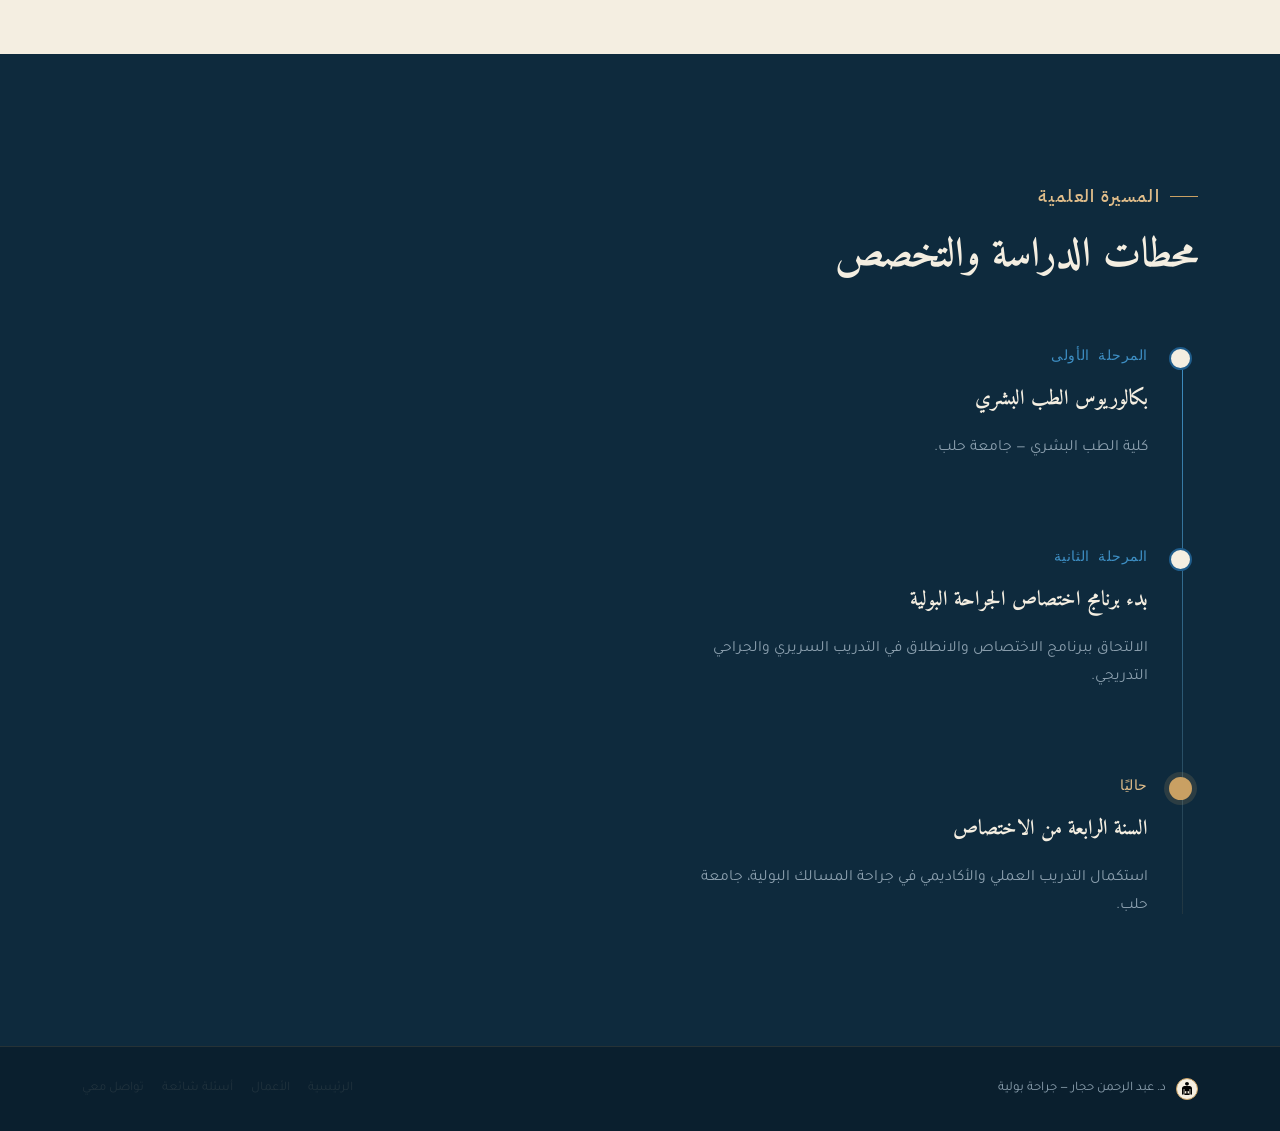
==== commit 3a743c98: "v3" ====
--- a/about.html
+++ b/about.html
@@ -5,7 +5,7 @@
 <meta name="viewport" content="width=device-width, initial-scale=1.0">
 <title>نبذة عني | د. عبد الرحمن حجار</title>
 <meta name="description" content="نبذة عن د. عبد الرحمن حجار، طالب اختصاص في الجراحة البولية، جامعة حلب">
-<link rel="icon" href="data:image/svg+xml,%3Csvg xmlns='http://www.w3.org/2000/svg' viewBox='0 0 200 200'%3E%3Ccircle cx='100' cy='100' r='92' fill='%230E2A3D'/%3E%3Ccircle cx='100' cy='100' r='84' fill='none' stroke='%23C9A063' stroke-width='2'/%3E%3Cpath d='M120,50 C132,45 148,52 149,68 C150,84 140,96 124,98 C110,100 100,90 99,76 C98,62 108,55 120,50 Z' fill='none' stroke='%23C9A063' stroke-width='2.5'/%3E%3Cpath d='M80,50 C68,45 52,52 51,68 C50,84 60,96 76,98 C90,100 100,90 101,76 C102,62 92,55 80,50 Z' fill='none' stroke='%23C9A063' stroke-width='2.5'/%3E%3Cellipse cx='100' cy='140' rx='16' ry='11' fill='none' stroke='%23C9A063' stroke-width='2.5'/%3E%3C/svg%3E">
+<link rel="icon" type="image/svg+xml" href="images/logo.svg">
 <link rel="preconnect" href="https://fonts.googleapis.com">
 <link rel="preconnect" href="https://fonts.gstatic.com" crossorigin>
 <link href="https://fonts.googleapis.com/css2?family=Amiri:wght@400;700&family=Tajawal:wght@300;400;500;700&family=IBM+Plex+Sans+Arabic:wght@400;500;600&family=IBM+Plex+Mono:wght@400;500&display=swap" rel="stylesheet">
@@ -16,12 +16,9 @@
 <header class="site-header">
   <nav class="nav">
     <a href="index.html" class="nav__brand" aria-label="د. عبد الرحمن حجار — الصفحة الرئيسية">
-      <svg viewBox="0 0 200 200" aria-hidden="true">
-        <circle cx="100" cy="100" r="90" fill="none" stroke="#C9A063" stroke-width="1.5"/>
-        <path d="M120,50 C132,45 148,52 149,68 C150,84 140,96 124,98 C110,100 100,90 99,76 C98,62 108,55 120,50 Z" fill="none" stroke="#C9A063" stroke-width="2"/>
-        <path d="M80,50 C68,45 52,52 51,68 C50,84 60,96 76,98 C90,100 100,90 101,76 C102,62 92,55 80,50 Z" fill="none" stroke="#C9A063" stroke-width="2"/>
-        <ellipse cx="100" cy="140" rx="16" ry="11" fill="none" stroke="#C9A063" stroke-width="2"/>
-      </svg>
+      <span class="brand-icon">
+        <img src="images/logo.svg" alt="" loading="eager">
+      </span>
       <span class="nav__brand-text">د. عبد الرحمن حجار<span>جراحة بولية</span></span>
     </a>
     <ul class="nav__links" id="navLinks" data-open="false">
@@ -41,13 +38,9 @@
 <main>
 
   <section class="page-banner">
-    <svg class="medallion page-banner__medallion" viewBox="0 0 200 200" aria-hidden="true">
-      <circle class="draw-path tick" cx="100" cy="100" r="90" stroke-width="1"/>
-      <circle class="draw-path" cx="100" cy="100" r="80" stroke-width="1"/>
-      <path class="draw-path" stroke-width="2.5" d="M120,50 C132,45 148,52 149,68 C150,84 140,96 124,98 C110,100 100,90 99,76 C98,62 108,55 120,50 Z"/>
-      <path class="draw-path" stroke-width="2.5" d="M80,50 C68,45 52,52 51,68 C50,84 60,96 76,98 C90,100 100,90 101,76 C102,62 92,55 80,50 Z"/>
-      <ellipse class="draw-path" cx="100" cy="140" rx="16" ry="11" stroke-width="2.5"/>
-    </svg>
+    <span class="brand-icon page-banner__medallion" aria-hidden="true">
+      <img src="images/logo.svg" alt="" loading="eager">
+    </span>
     <div class="container">
       <p class="breadcrumb reveal"><a href="index.html">الرئيسية</a> / <span>نبذة عني</span></p>
       <h1 class="reveal">نبذة عني</h1>
@@ -131,12 +124,9 @@
 <footer class="site-footer">
   <div class="container">
     <div class="site-footer__mark">
-      <svg viewBox="0 0 200 200" aria-hidden="true">
-        <circle cx="100" cy="100" r="90" fill="none" stroke="#C9A063" stroke-width="1.5"/>
-        <path d="M120,50 C132,45 148,52 149,68 C150,84 140,96 124,98 C110,100 100,90 99,76 C98,62 108,55 120,50 Z" fill="none" stroke="#C9A063" stroke-width="2"/>
-        <path d="M80,50 C68,45 52,52 51,68 C50,84 60,96 76,98 C90,100 100,90 101,76 C102,62 92,55 80,50 Z" fill="none" stroke="#C9A063" stroke-width="2"/>
-        <ellipse cx="100" cy="140" rx="16" ry="11" fill="none" stroke="#C9A063" stroke-width="2"/>
-      </svg>
+      <span class="brand-icon">
+        <img src="images/logo.svg" alt="" loading="eager">
+      </span>
       <span>د. عبد الرحمن حجار — جراحة بولية</span>
     </div>
     <div class="site-footer__links">
--- a/css/style.css
+++ b/css/style.css
@@ -102,8 +102,6 @@
   display:flex; align-items:center; justify-content:center;
   transition:opacity 0.5s ease, visibility 0.5s ease;
 }
-.loader svg{width:70px; height:70px; opacity:0; transform:scale(0.8);
-  animation:loaderIn 0.7s ease forwards 0.1s;}
 @keyframes loaderIn{to{opacity:1; transform:scale(1);}}
 .loader.is-hidden{opacity:0; visibility:hidden; pointer-events:none;}
 @media (prefers-reduced-motion:reduce){ .loader{display:none;} }
@@ -128,6 +126,18 @@
   max-width:var(--max-w);
   margin:0 auto;
 }
+.brand-icon{
+  width:34px; height:34px; border-radius:50%; flex-shrink:0; position:relative;
+  background:var(--parchment); border:1.5px solid var(--gold);
+  display:flex; align-items:center; justify-content:center; overflow:hidden;
+}
+.brand-icon img{width:64%; height:64%; object-fit:contain; display:block;}
+.brand-icon.icon-missing img{display:none;}
+.brand-icon.icon-missing::after{content:""; width:6px; height:6px; border-radius:50%; background:var(--gold); opacity:0.5;}
+.nav__brand .brand-icon{width:34px; height:34px;}
+.site-footer__mark .brand-icon{width:22px; height:22px; border-width:1px;}
+.loader .brand-icon{width:70px; height:70px; border-width:2px; opacity:0; transform:scale(0.8); animation:loaderIn 0.7s ease forwards 0.1s;}
+
 .nav__brand{
   display:flex;
   align-items:center;
@@ -303,6 +313,7 @@
   min-height:100vh;
   display:flex;
   align-items:center;
+  padding-top:88px;
   background:linear-gradient(180deg, var(--ink-900) 0%, var(--ink-800) 60%, var(--ink-800) 100%);
   color:var(--parchment);
   overflow:hidden;
@@ -326,7 +337,6 @@
   grid-template-columns:0.85fr 1.15fr;
   align-items:center;
   gap:40px;
-  padding-top:110px;
 }
 .hero__portrait-wrap{display:flex; justify-content:center; position:relative; transition:transform 0.15s ease-out;}
 .hero__portrait{
@@ -343,7 +353,6 @@
   position:absolute; bottom:-22px; inset-inline-start:-22px; width:74px; height:74px;
   filter:drop-shadow(0 8px 18px rgba(0,0,0,0.35));
 }
-.hero__portrait-badge circle:first-child{fill:var(--ink-900);}
 .hero__content{text-align:right;}
 .hero__name{font-size:clamp(2.3rem,4.6vw,3.6rem); line-height:1.25; margin-bottom:14px;}
 .hero__role{font-family:'IBM Plex Sans Arabic',sans-serif; font-size:clamp(1rem,1.6vw,1.2rem); font-weight:500; color:var(--sapphire-bright); margin-bottom:26px;}
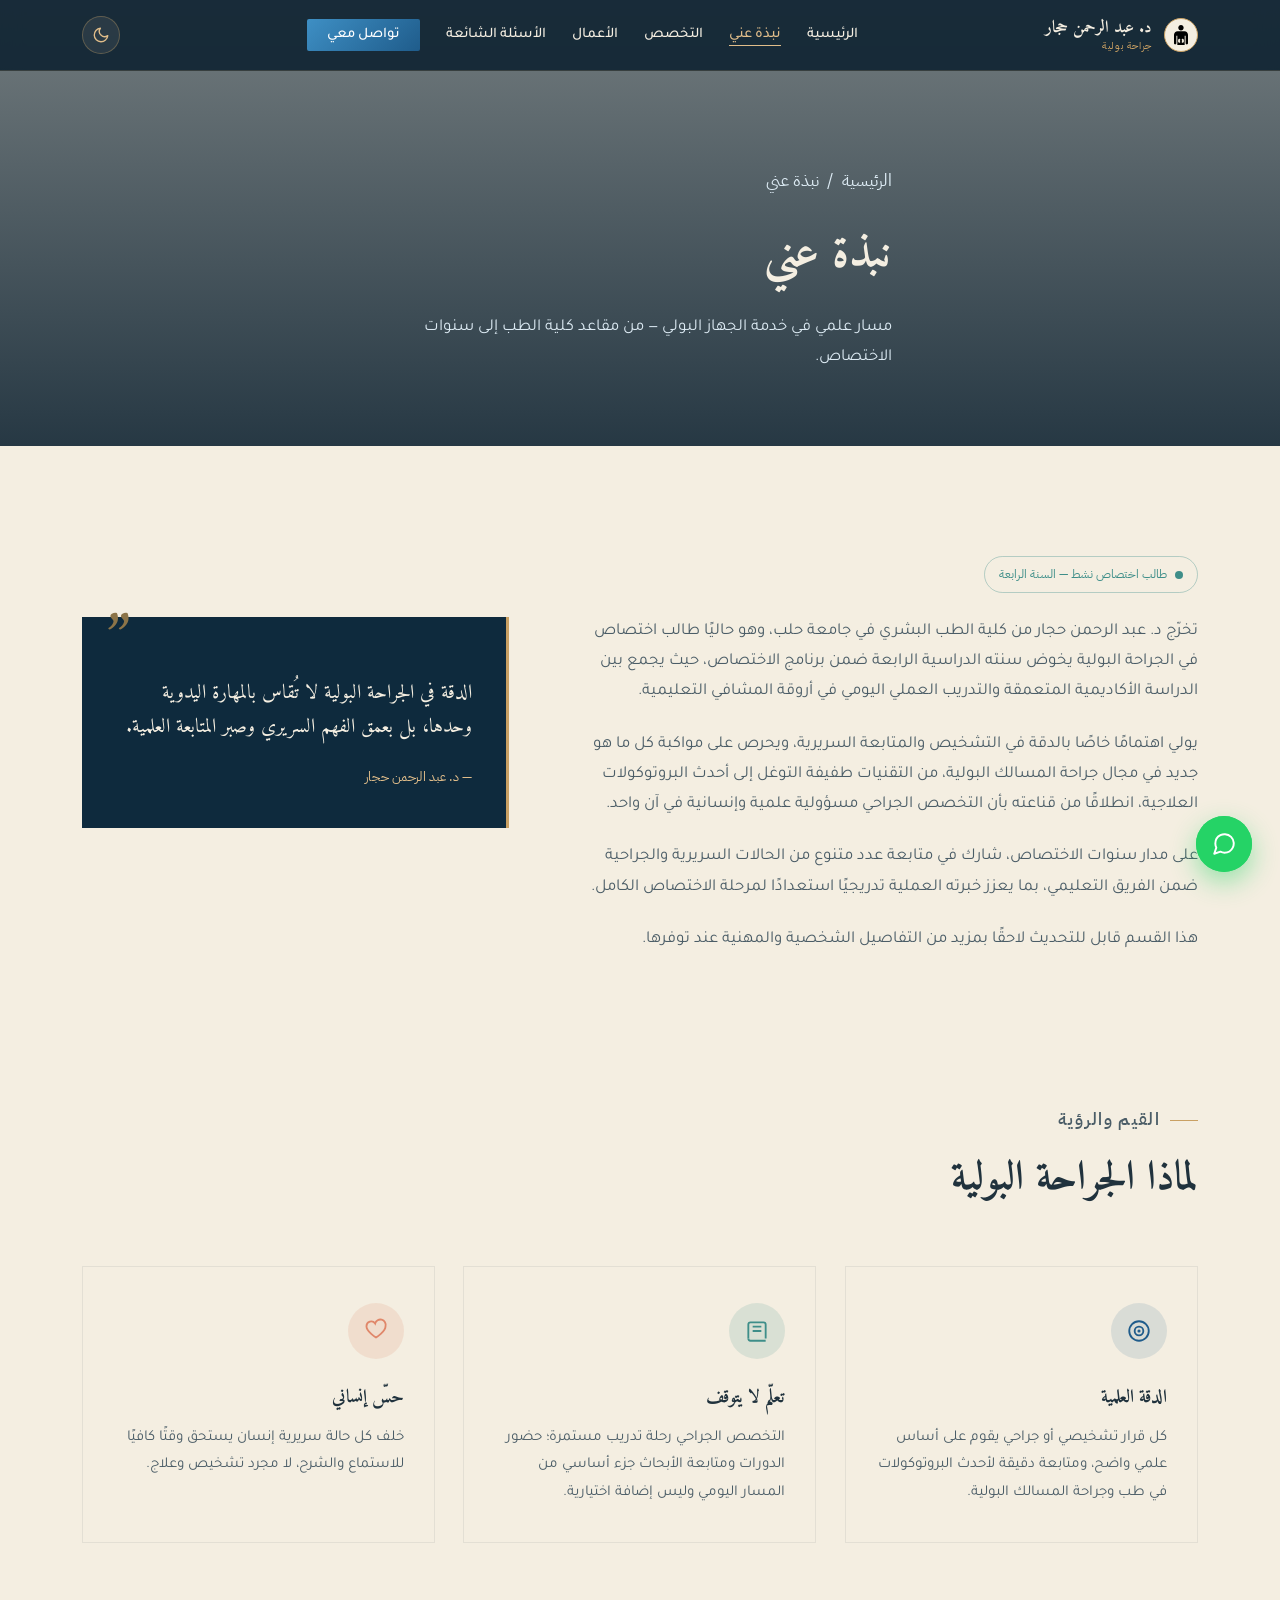
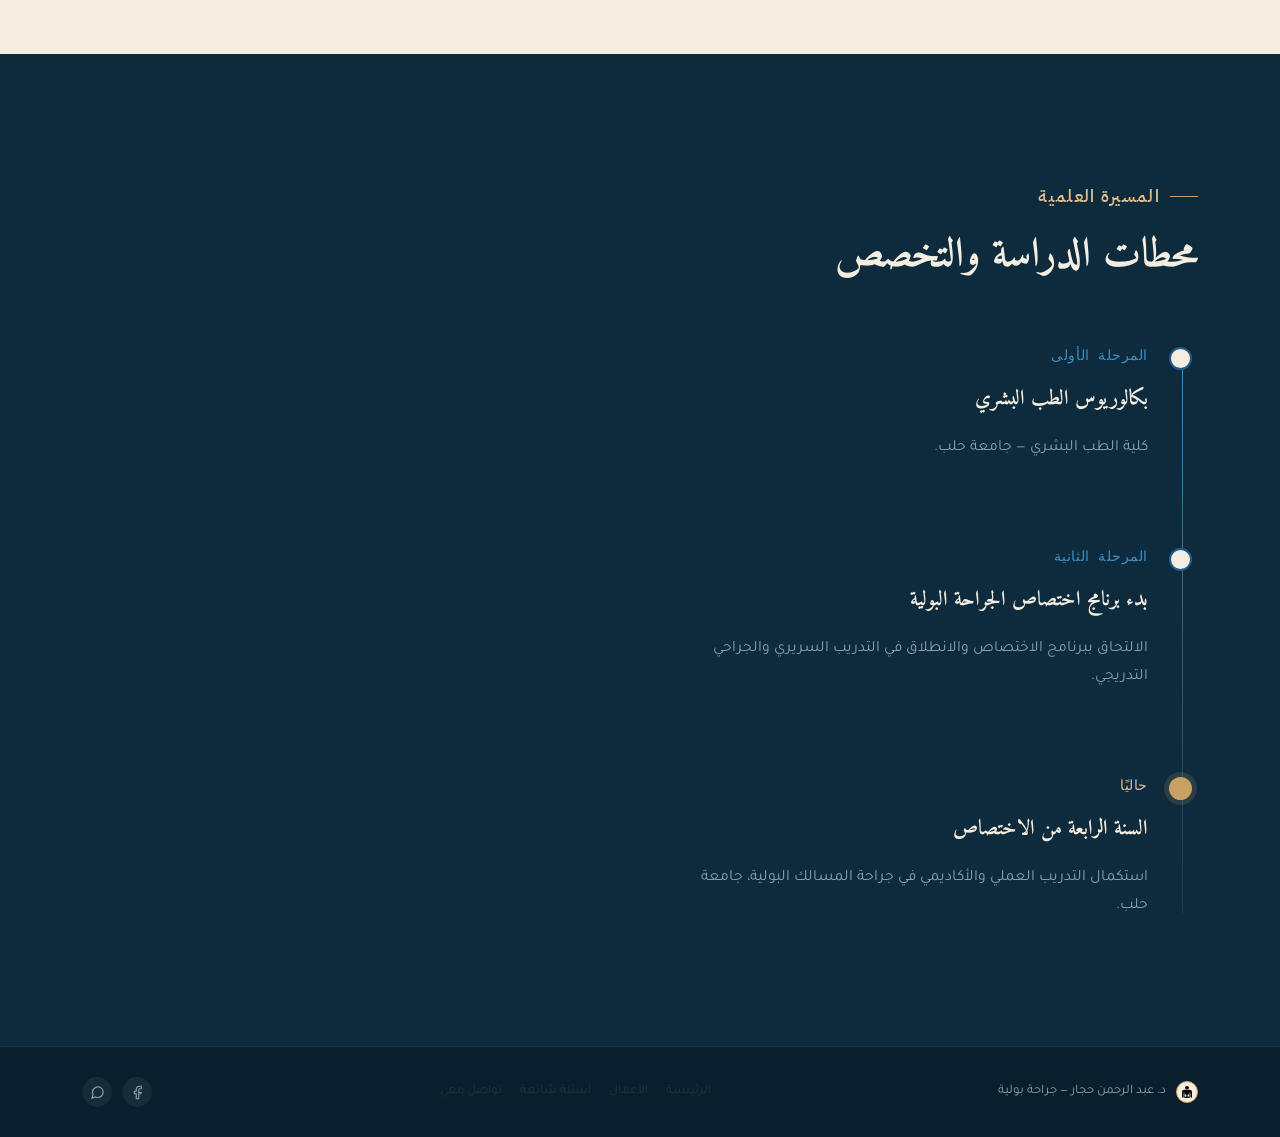
==== commit 95905c14: "v2" ====
--- a/about.html
+++ b/about.html
@@ -2,6 +2,7 @@
 <html lang="ar" dir="rtl">
 <head>
 <meta charset="UTF-8">
+<script>(function(){try{var t=localStorage.getItem('site-theme'); if(t==='light'){document.documentElement.setAttribute('data-theme','light');}}catch(e){}})();</script>
 <meta name="viewport" content="width=device-width, initial-scale=1.0">
 <title>نبذة عني | د. عبد الرحمن حجار</title>
 <meta name="description" content="نبذة عن د. عبد الرحمن حجار، طالب اختصاص في الجراحة البولية، جامعة حلب">
@@ -29,6 +30,10 @@
       <li><a href="faq.html">الأسئلة الشائعة</a></li>
       <li><a href="contact.html" class="nav__cta">تواصل معي</a></li>
     </ul>
+    <button class="theme-toggle" id="themeToggle" aria-label="تبديل بين الوضع الداكن والفاتح" aria-pressed="false">
+      <svg class="icon-moon" viewBox="0 0 24 24" fill="none" stroke="currentColor" stroke-width="1.8" stroke-linecap="round" stroke-linejoin="round"><path d="M21 12.79A9 9 0 1 1 11.21 3 7 7 0 0 0 21 12.79z"/></svg>
+      <svg class="icon-sun" viewBox="0 0 24 24" fill="none" stroke="currentColor" stroke-width="1.8" stroke-linecap="round" stroke-linejoin="round"><circle cx="12" cy="12" r="4"/><path d="M12 2v2M12 20v2M4.93 4.93l1.41 1.41M17.66 17.66l1.41 1.41M2 12h2M20 12h2M4.93 19.07l1.41-1.41M17.66 6.34l1.41-1.41"/></svg>
+    </button>
     <button class="nav__toggle" id="navToggle" aria-label="فتح قائمة التنقل" aria-expanded="false" aria-controls="navLinks">
       <svg viewBox="0 0 24 24" fill="none" stroke="currentColor" stroke-width="2" stroke-linecap="round"><path d="M3 6h18M3 12h18M3 18h18"/></svg>
     </button>
@@ -37,10 +42,7 @@
 
 <main>
 
-  <section class="page-banner">
-    <span class="brand-icon page-banner__medallion" aria-hidden="true">
-      <img src="images/logo.svg" alt="" loading="eager">
-    </span>
+  <section class="page-banner page-banner--photo" style="background-image:url('https://images.unsplash.com/photo-1777269749032-d8d458ae594d?auto=format&amp;fit=crop&amp;w=1600&amp;q=70');">
     <div class="container">
       <p class="breadcrumb reveal"><a href="index.html">الرئيسية</a> / <span>نبذة عني</span></p>
       <h1 class="reveal">نبذة عني</h1>
@@ -135,6 +137,14 @@
       <a href="faq.html">أسئلة شائعة</a>
       <a href="contact.html">تواصل معي</a>
     </div>
+    <div class="site-footer__social">
+      <a href="https://www.facebook.com/share/1D7tY7FUN4/" target="_blank" rel="noopener" aria-label="صفحة فيسبوك">
+        <svg viewBox="0 0 24 24" fill="none" stroke="currentColor" stroke-width="1.8"><path d="M18 2h-3a5 5 0 0 0-5 5v3H7v4h3v8h4v-8h3.2L18 12h-4V7a1 1 0 0 1 1-1h3z"/></svg>
+      </a>
+      <a href="https://wa.me/963959145239" target="_blank" rel="noopener" aria-label="واتساب">
+        <svg viewBox="0 0 24 24" fill="none" stroke="currentColor" stroke-width="1.8"><path d="M21 11.5a8.38 8.38 0 0 1-.9 3.8 8.5 8.5 0 0 1-7.6 4.7 8.38 8.38 0 0 1-3.8-.9L3 21l1.9-5.7a8.38 8.38 0 0 1-.9-3.8 8.5 8.5 0 0 1 4.7-7.6 8.38 8.38 0 0 1 3.8-.9h.5a8.48 8.48 0 0 1 8 8v.5z"/></svg>
+      </a>
+    </div>
   </div>
 </footer>
 
@@ -142,6 +152,11 @@
   <svg viewBox="0 0 24 24" fill="none" stroke="currentColor" stroke-width="2" stroke-linecap="round"><path d="M12 19V5M5 12l7-7 7 7"/></svg>
 </button>
 
+<a class="wa-float" href="https://wa.me/963959145239" target="_blank" rel="noopener" aria-label="تواصل عبر واتساب">
+  <span class="wa-float__ping" aria-hidden="true"></span>
+  <svg viewBox="0 0 24 24" fill="none" stroke="currentColor" stroke-width="1.8" stroke-linecap="round" stroke-linejoin="round"><path d="M21 11.5a8.38 8.38 0 0 1-.9 3.8 8.5 8.5 0 0 1-7.6 4.7 8.38 8.38 0 0 1-3.8-.9L3 21l1.9-5.7a8.38 8.38 0 0 1-.9-3.8 8.5 8.5 0 0 1 4.7-7.6 8.38 8.38 0 0 1 3.8-.9h.5a8.48 8.48 0 0 1 8 8v.5z"/></svg>
+</a>
+
 <script src="js/script.js"></script>
 </body>
 </html>
--- a/css/style.css
+++ b/css/style.css
@@ -1,6 +1,7 @@
 /* =========================================================
    د. عبد الرحمن حجار — جراحة بولية
    ملف الأنماط الرئيسي (مشترك بين كل صفحات الموقع)
+   يدعم وضعين: داكن (افتراضي) وفاتح عبر [data-theme="light"]
    ========================================================= */
 
 @view-transition{ navigation: auto; }
@@ -10,15 +11,10 @@
 @keyframes vtFadeIn{ from{ opacity:0; transform:translateY(6px);} }
 
 :root{
-  --ink-900:#0A1F2E;
-  --ink-800:#0E2A3D;
-  --ink-700:#153548;
-  --ink-650:#1B4258;
+  /* accents — ثابتة في الوضعين */
   --sapphire:#1F5C8B;
   --sapphire-bright:#3E8FC4;
   --sapphire-soft:#DCEAF3;
-  --parchment:#F4EEE1;
-  --parchment-dim:#E9E1CE;
   --gold:#C9A063;
   --gold-bright:#E0BD8A;
   --gold-dim:#8C7448;
@@ -26,10 +22,54 @@
   --teal-bright:#57ABA5;
   --coral:#E0876A;
   --coral-bright:#EDA487;
-  --slate:#8CA0AF;
-  --ink-text:#20323D;
+  --whatsapp:#25D366;
+  --whatsapp-dark:#1EBE57;
   --max-w:1180px;
-}
+
+  /* ---- أدوار قابلة للتبديل بين الوضع الداكن والفاتح ---- */
+  --ink-900:#0A1F2E;        /* أعمق خلفية */
+  --ink-800:#0E2A3D;        /* خلفية داكنة رئيسية (الهيرو، الأقسام الداكنة) */
+  --ink-700:#153548;        /* بطاقات فوق الخلفية الداكنة */
+  --ink-650:#1B4258;
+  --bg-deep-rgb:10,31,46;   /* = ink-900 بصيغة RGB لاستخدامها مع alpha */
+
+  --parchment:#F4EEE1;      /* خلفية القسم الفاتح / خلفية الصفحة */
+  --parchment-dim:#E9E1CE;
+  --card-hover:#FBF8F0;
+
+  --text-alt:#F4EEE1;       /* لون النص فوق الخلفيات الداكنة */
+  --text-alt-rgb:244,238,225;
+  --slate:#8CA0AF;          /* نص خافت فوق الخلفيات الداكنة */
+
+  --ink-text:#20323D;       /* نص أساسي فوق الخلفية الفاتحة (ثابت) */
+  --text-muted-page:#4B5D67;/* نص خافت فوق الخلفية الفاتحة (ثابت) */
+
+  --border-page:rgba(32,50,61,0.08);
+  --header-alpha:0.86;
+  --header-alpha-scrolled:0.95;
+}
+
+[data-theme="light"]{
+  --ink-900:#E3EAF0;
+  --ink-800:#ECE6D8;
+  --ink-700:#FFFFFF;
+  --ink-650:#F1EEE5;
+  --bg-deep-rgb:227,234,240;
+
+  --parchment:#FFFFFF;
+  --parchment-dim:#F1EEE5;
+  --card-hover:#F7F4EC;
+
+  --text-alt:#20323D;
+  --text-alt-rgb:32,50,61;
+  --slate:#5A6C76;
+
+  --border-page:rgba(32,50,61,0.10);
+}
+[data-theme="light"] .works__card,
+[data-theme="light"] .work-card{border:1px solid rgba(32,50,61,0.08);}
+[data-theme="light"] .specialty__grid,
+[data-theme="light"] .teaser-grid{background:rgba(32,50,61,0.08);}
 
 *{box-sizing:border-box;}
 html{scroll-behavior:smooth;}
@@ -46,10 +86,11 @@
   line-height:1.8;
   overflow-x:hidden;
   opacity:0;
+  transition:background 0.35s ease, color 0.35s ease;
 }
 body.is-loaded{
   opacity:1;
-  transition:opacity 0.5s ease;
+  transition:opacity 0.5s ease, background 0.35s ease, color 0.35s ease;
 }
 
 h1,h2,h3,.font-display{
@@ -100,7 +141,7 @@
   position:fixed; inset:0; z-index:999;
   background:var(--ink-900);
   display:flex; align-items:center; justify-content:center;
-  transition:opacity 0.5s ease, visibility 0.5s ease;
+  transition:opacity 0.5s ease, visibility 0.5s ease, background 0.35s ease;
 }
 @keyframes loaderIn{to{opacity:1; transform:scale(1);}}
 .loader.is-hidden{opacity:0; visibility:hidden; pointer-events:none;}
@@ -112,12 +153,13 @@
   inset-inline:0;
   top:0;
   z-index:100;
-  background:rgba(10,31,46,0.86);
+  background:rgba(var(--bg-deep-rgb),var(--header-alpha));
   backdrop-filter:blur(10px);
   -webkit-backdrop-filter:blur(10px);
   border-bottom:1px solid rgba(201,160,99,0.18);
   transition:background 0.3s ease;
 }
+.site-header.is-scrolled{background:rgba(var(--bg-deep-rgb),var(--header-alpha-scrolled));}
 .nav{
   display:flex;
   align-items:center;
@@ -125,6 +167,7 @@
   padding:16px 32px;
   max-width:var(--max-w);
   margin:0 auto;
+  gap:16px;
 }
 .brand-icon{
   width:34px; height:34px; border-radius:50%; flex-shrink:0; position:relative;
@@ -142,14 +185,14 @@
   display:flex;
   align-items:center;
   gap:12px;
-  color:var(--parchment);
-}
-.nav__brand svg{width:34px; height:34px;}
+  color:var(--text-alt);
+}
 .nav__brand-text{
   font-family:'Amiri',serif;
   font-size:1.05rem;
   font-weight:700;
   line-height:1.2;
+  white-space:nowrap;
 }
 .nav__brand-text span{
   display:block;
@@ -163,12 +206,12 @@
 .nav__links{
   display:flex;
   align-items:center;
-  gap:32px;
+  gap:26px;
   list-style:none;
   margin:0; padding:0;
 }
 .nav__links a{
-  color:var(--parchment);
+  color:var(--text-alt);
   font-size:0.92rem;
   font-weight:500;
   position:relative;
@@ -201,12 +244,29 @@
   border:1px solid rgba(201,160,99,0.4);
   border-radius:6px;
   width:42px; height:38px;
-  color:var(--parchment);
+  color:var(--text-alt);
   cursor:pointer;
   align-items:center;
   justify-content:center;
 }
 .nav__toggle svg{width:20px; height:20px;}
+
+/* theme toggle button */
+.theme-toggle{
+  display:flex; align-items:center; justify-content:center;
+  width:38px; height:38px; border-radius:50%; flex-shrink:0;
+  background:rgba(var(--text-alt-rgb),0.08);
+  border:1px solid rgba(201,160,99,0.35);
+  color:var(--gold-bright);
+  cursor:pointer;
+  transition:background 0.25s ease, transform 0.25s ease;
+}
+.theme-toggle:hover{background:rgba(201,160,99,0.16); transform:translateY(-1px);}
+.theme-toggle svg{width:18px; height:18px;}
+.theme-toggle .icon-moon{display:block;}
+.theme-toggle .icon-sun{display:none;}
+[data-theme="light"] .theme-toggle .icon-moon{display:none;}
+[data-theme="light"] .theme-toggle .icon-sun{display:block;}
 
 @media (max-width:900px){
   .nav__links{
@@ -221,7 +281,7 @@
     border-bottom:1px solid rgba(201,160,99,0.18);
     transform:translateY(-140%);
     opacity:0;
-    transition:transform 0.35s ease, opacity 0.35s ease;
+    transition:transform 0.35s ease, opacity 0.35s ease, background 0.35s ease;
     max-height:80vh;
     overflow-y:auto;
   }
@@ -234,9 +294,9 @@
 /* ---------- section shells ---------- */
 section{padding:110px 0; position:relative;}
 @media (max-width:700px){section{padding:72px 0;}}
-.section--dark{background:var(--ink-800); color:var(--parchment);}
+.section--dark{background:var(--ink-800); color:var(--text-alt); transition:background 0.35s ease, color 0.35s ease;}
 .section--dark .eyebrow{color:var(--gold-bright);}
-.section--deep{background:var(--ink-900); color:var(--parchment);}
+.section--deep{background:var(--ink-900); color:var(--text-alt); transition:background 0.35s ease, color 0.35s ease;}
 .section--deep .eyebrow{color:var(--gold-bright);}
 
 .section-head{max-width:640px; margin-bottom:60px;}
@@ -247,7 +307,7 @@
   color:var(--slate);
   max-width:52ch;
 }
-.section--light .section-head p{color:#4B5D67;}
+.section--light .section-head p{color:var(--text-muted-page);}
 
 /* ---------- page banner (inner pages) ---------- */
 .page-banner{
@@ -257,10 +317,20 @@
   padding-top:150px;
   padding-bottom:56px;
   background:linear-gradient(160deg, var(--ink-900) 0%, var(--ink-800) 100%);
-  color:var(--parchment);
+  color:var(--text-alt);
   position:relative;
   overflow:hidden;
   isolation:isolate;
+  transition:background 0.35s ease, color 0.35s ease;
+}
+.page-banner--photo{
+  background-size:cover;
+  background-position:center;
+}
+.page-banner--photo::before{
+  content:"";
+  position:absolute; inset:0; z-index:-1;
+  background:linear-gradient(180deg, rgba(10,31,46,0.55) 0%, rgba(10,31,46,0.88) 100%);
 }
 .page-banner__medallion{
   position:absolute;
@@ -271,6 +341,7 @@
   opacity:0.16;
   z-index:-1;
 }
+.page-banner--photo .page-banner__medallion{display:none;}
 .breadcrumb{
   font-family:'IBM Plex Sans Arabic',sans-serif;
   font-size:0.82rem;
@@ -282,6 +353,7 @@
 .breadcrumb a:hover{color:var(--gold-bright);}
 .page-banner h1{font-size:clamp(2rem,3.6vw,3rem);}
 .page-banner p{margin-top:16px; color:var(--slate); max-width:56ch; font-size:1.05rem;}
+.page-banner--photo p{color:var(--sapphire-soft);}
 
 /* ---------- reveal-on-scroll ---------- */
 .reveal{opacity:0; transform:translateY(24px); transition:opacity 0.7s ease, transform 0.7s ease;}
@@ -315,9 +387,10 @@
   align-items:center;
   padding-top:88px;
   background:linear-gradient(180deg, var(--ink-900) 0%, var(--ink-800) 60%, var(--ink-800) 100%);
-  color:var(--parchment);
+  color:var(--text-alt);
   overflow:hidden;
   isolation:isolate;
+  transition:background 0.35s ease, color 0.35s ease;
 }
 .hero__blobs{position:absolute; inset:0; z-index:-1; overflow:hidden;}
 .hero__blob{position:absolute; border-radius:50%; filter:blur(70px); opacity:0.28;}
@@ -366,10 +439,13 @@
 }
 .btn--primary{background:linear-gradient(135deg,var(--sapphire-bright),var(--sapphire)); color:#fff;}
 .btn--primary:hover{transform:translateY(-2px); box-shadow:0 10px 26px rgba(31,92,139,0.35);}
-.btn--ghost{border-color:rgba(244,238,225,0.35); color:var(--parchment);}
+.btn--ghost{border-color:rgba(var(--text-alt-rgb),0.35); color:var(--text-alt);}
 .btn--ghost:hover{border-color:var(--gold); color:var(--gold-bright); transform:translateY(-2px);}
-
-.hero__stats{display:flex; justify-content:flex-end; gap:44px; flex-wrap:wrap; border-top:1px solid rgba(244,238,225,0.14); padding-top:28px;}
+.btn--whatsapp{background:linear-gradient(135deg,var(--whatsapp),var(--whatsapp-dark)); color:#fff;}
+.btn--whatsapp:hover{transform:translateY(-2px); box-shadow:0 10px 26px rgba(37,211,102,0.35);}
+.btn--block{width:100%; justify-content:center;}
+
+.hero__stats{display:flex; justify-content:flex-end; gap:44px; flex-wrap:wrap; border-top:1px solid rgba(var(--text-alt-rgb),0.14); padding-top:28px;}
 .hero__stat{text-align:center;}
 .hero__stat b{display:block; font-family:'IBM Plex Mono',monospace; font-size:1.4rem; color:var(--gold-bright);}
 .hero__stat span{font-family:'IBM Plex Sans Arabic',sans-serif; font-size:0.78rem; color:var(--slate);}
@@ -398,7 +474,7 @@
   background:var(--parchment); padding:38px 30px; transition:background 0.3s ease, transform 0.3s ease, box-shadow 0.3s ease;
   border-inline-start:3px solid transparent; display:flex; flex-direction:column;
 }
-.teaser-card:hover{background:#FBF8F0; z-index:2; box-shadow:0 18px 34px rgba(20,35,45,0.1);}
+.teaser-card:hover{background:var(--card-hover); z-index:2; box-shadow:0 18px 34px rgba(20,35,45,0.1);}
 .teaser-card:nth-child(1){border-inline-start-color:var(--sapphire);}
 .teaser-card:nth-child(2){border-inline-start-color:var(--teal);}
 .teaser-card:nth-child(3){border-inline-start-color:var(--coral);}
@@ -410,7 +486,7 @@
 .teaser-card:nth-child(3) .teaser-card__icon{background:rgba(224,135,106,0.16); color:var(--coral);}
 .teaser-card:nth-child(4) .teaser-card__icon{background:rgba(201,160,99,0.16); color:var(--gold-dim);}
 .teaser-card h3{font-size:1.1rem; margin-bottom:10px;}
-.teaser-card p{font-size:0.92rem; color:#4B5D67; margin:0 0 18px; flex-grow:1;}
+.teaser-card p{font-size:0.92rem; color:var(--text-muted-page); margin:0 0 18px; flex-grow:1;}
 .teaser-card__link{font-size:0.85rem; font-weight:600; color:var(--sapphire); display:inline-flex; align-items:center; gap:6px;}
 .teaser-card__link svg{width:14px; height:14px; transition:transform 0.25s ease;}
 .teaser-card:hover .teaser-card__link svg{transform:translateX(-4px);}
@@ -420,10 +496,11 @@
 /* ---------- cta band ---------- */
 .cta-band{
   background:linear-gradient(135deg,var(--sapphire),var(--ink-800));
-  color:var(--parchment); text-align:center; padding:90px 0;
+  color:#fff; text-align:center; padding:90px 0;
 }
 .cta-band h2{font-size:clamp(1.6rem,3vw,2.2rem); margin-bottom:18px;}
 .cta-band p{color:var(--sapphire-soft); max-width:52ch; margin:0 auto 32px;}
+.cta-band .hero__ctas{justify-content:center;}
 
 /* ---------- badge (about) ---------- */
 .badge-live{
@@ -437,10 +514,11 @@
 
 /* ---------- about ---------- */
 .about__grid{display:grid; grid-template-columns:1.3fr 0.9fr; gap:72px; align-items:start;}
-.about__text p{margin:0 0 22px; font-size:1.05rem; color:#3C4C55;}
+.about__text p{margin:0 0 22px; font-size:1.05rem; color:var(--text-muted-page);}
 .about__quote{
-  background:var(--ink-800); color:var(--parchment); padding:40px 34px;
+  background:var(--ink-800); color:var(--text-alt); padding:40px 34px;
   border-inline-start:3px solid var(--gold); position:relative;
+  transition:background 0.35s ease, color 0.35s ease;
 }
 .about__quote::before{
   content:"\201D"; font-family:'Amiri',serif; font-size:4rem; color:var(--gold-dim);
@@ -452,14 +530,14 @@
 
 /* ---------- philosophy (pillars) ---------- */
 .pillars{display:grid; grid-template-columns:repeat(3,1fr); gap:28px;}
-.pillar{background:var(--parchment); border:1px solid rgba(32,50,61,0.08); padding:36px 30px;}
+.pillar{background:var(--parchment); border:1px solid var(--border-page); padding:36px 30px;}
 .pillar__icon-wrap{width:56px; height:56px; border-radius:50%; display:flex; align-items:center; justify-content:center; margin-bottom:22px;}
 .pillar__icon-wrap svg{width:26px; height:26px;}
 .pillar:nth-child(1) .pillar__icon-wrap{background:rgba(31,92,139,0.12); color:var(--sapphire);}
 .pillar:nth-child(2) .pillar__icon-wrap{background:rgba(62,142,137,0.14); color:var(--teal);}
 .pillar:nth-child(3) .pillar__icon-wrap{background:rgba(224,135,106,0.16); color:var(--coral);}
 .pillar h3{font-size:1.15rem; margin-bottom:10px;}
-.pillar p{font-size:0.95rem; color:#4B5D67; margin:0;}
+.pillar p{font-size:0.95rem; color:var(--text-muted-page); margin:0;}
 @media (max-width:860px){.pillars{grid-template-columns:1fr;}}
 
 /* ---------- timeline ---------- */
@@ -477,14 +555,14 @@
   border-radius:50%; background:var(--parchment); border:2px solid var(--sapphire); z-index:1;
 }
 .timeline__item[data-current="true"]::before{background:var(--gold); border-color:var(--gold); box-shadow:0 0 0 5px rgba(201,160,99,0.16);}
-.timeline__year{font-family:'IBM Plex Mono',monospace; font-size:0.85rem; color:var(--sapphire); letter-spacing:0.04em;}
-.timeline__label{font-family:'Amiri',serif; font-size:1.3rem; font-weight:700; margin:6px 0 8px;}
-.timeline__desc{color:#5A6C76; font-size:0.98rem; max-width:52ch;}
+.timeline__year{font-family:'IBM Plex Mono',monospace; font-size:0.85rem; color:var(--sapphire-bright); letter-spacing:0.04em;}
+.timeline__label{font-family:'Amiri',serif; font-size:1.3rem; font-weight:700; margin:6px 0 8px; color:var(--text-alt);}
+.timeline__desc{color:var(--slate); font-size:0.98rem; max-width:52ch;}
 
 /* ---------- specialty grid ---------- */
 .specialty__grid{display:grid; grid-template-columns:repeat(3,1fr); gap:2px; background:rgba(32,50,61,0.08);}
 .specialty__card{background:var(--parchment); padding:38px 32px; transition:background 0.3s ease, transform 0.3s ease, box-shadow 0.3s ease; border-inline-start:3px solid transparent;}
-.specialty__card:hover{background:#FBF8F0; z-index:2; box-shadow:0 18px 34px rgba(20,35,45,0.1);}
+.specialty__card:hover{background:var(--card-hover); z-index:2; box-shadow:0 18px 34px rgba(20,35,45,0.1);}
 .specialty__icon-wrap{width:52px; height:52px; border-radius:50%; display:flex; align-items:center; justify-content:center; margin-bottom:22px;}
 .specialty__icon-wrap svg{width:24px; height:24px;}
 .specialty__card:nth-child(6n+1){border-inline-start-color:var(--sapphire);}
@@ -500,7 +578,7 @@
 .specialty__card:nth-child(6n+6){border-inline-start-color:var(--teal-bright);}
 .specialty__card:nth-child(6n+6) .specialty__icon-wrap{background:rgba(87,171,165,0.16); color:var(--teal-bright);}
 .specialty__card h3{font-size:1.15rem; margin-bottom:10px;}
-.specialty__card p{font-size:0.94rem; color:#4B5D67; margin:0;}
+.specialty__card p{font-size:0.94rem; color:var(--text-muted-page); margin:0;}
 @media (max-width:860px){.specialty__grid{grid-template-columns:repeat(2,1fr);}}
 @media (max-width:560px){.specialty__grid{grid-template-columns:1fr;}}
 
@@ -515,7 +593,7 @@
 
 /* ---------- works: procedure gallery ---------- */
 .work-grid{display:grid; grid-template-columns:repeat(4,1fr); gap:26px;}
-.work-card{background:var(--ink-700); overflow:hidden; border-radius:2px;}
+.work-card{background:var(--ink-700); overflow:hidden; border-radius:2px; transition:background 0.35s ease;}
 .work-card__media{position:relative; aspect-ratio:4/3; background:linear-gradient(135deg,var(--ink-650),var(--ink-800)); overflow:hidden;}
 .work-card__media img{width:100%; height:100%; object-fit:cover; transition:transform 0.6s ease;}
 .work-card:hover .work-card__media img{transform:scale(1.08);}
@@ -527,25 +605,25 @@
 .work-card__placeholder svg{width:34px; height:34px;}
 .work-card__placeholder span{font-size:0.75rem; font-family:'IBM Plex Sans Arabic',sans-serif; color:var(--slate);}
 .work-card__body{padding:22px 20px;}
-.work-card__body h3{font-size:1.05rem; color:var(--parchment); margin-bottom:8px;}
+.work-card__body h3{font-size:1.05rem; color:var(--text-alt); margin-bottom:8px;}
 .work-card__body p{font-size:0.86rem; color:var(--slate); margin:0;}
 @media (max-width:980px){.work-grid{grid-template-columns:repeat(2,1fr);}}
 @media (max-width:560px){.work-grid{grid-template-columns:1fr;}}
 
 /* ---------- works: academic activity ---------- */
 .works__grid{display:grid; grid-template-columns:repeat(3,1fr); gap:28px;}
-.works__card{background:var(--ink-700); border-top:2px solid var(--gold); padding:34px 28px;}
+.works__card{background:var(--ink-700); border-top:2px solid var(--gold); padding:34px 28px; transition:background 0.35s ease;}
 .works__card .eyebrow{margin-bottom:22px;}
-.works__card h3{font-size:1.15rem; margin-bottom:12px; color:var(--parchment);}
+.works__card h3{font-size:1.15rem; margin-bottom:12px; color:var(--text-alt);}
 .works__card p{font-size:0.94rem; color:var(--slate); margin:0;}
 @media (max-width:860px){.works__grid{grid-template-columns:1fr;}}
 
 /* ---------- FAQ ---------- */
 .faq{max-width:820px;}
-.faq__item{border-bottom:1px solid rgba(244,238,225,0.14);}
+.faq__item{border-bottom:1px solid rgba(var(--text-alt-rgb),0.14);}
 .faq__q{
   width:100%; display:flex; align-items:center; justify-content:space-between; gap:16px;
-  background:none; border:none; color:var(--parchment); font-family:'Amiri',serif; font-size:1.1rem;
+  background:none; border:none; color:var(--text-alt); font-family:'Amiri',serif; font-size:1.1rem;
   font-weight:700; text-align:right; padding:24px 4px; cursor:pointer;
 }
 .faq__q svg{width:18px; height:18px; color:var(--sapphire-bright); flex-shrink:0; transition:transform 0.3s ease;}
@@ -557,28 +635,85 @@
 .faq__note{margin-top:32px; font-size:0.82rem; color:var(--gold-dim); border:1px dashed rgba(201,160,99,0.35); padding:14px 16px; max-width:65ch;}
 
 /* ---------- contact ---------- */
-.contact{background:var(--ink-900); color:var(--parchment);}
+.contact{background:var(--ink-900); color:var(--text-alt); transition:background 0.35s ease, color 0.35s ease;}
 .contact__grid{display:grid; grid-template-columns:1fr 1fr; gap:64px;}
 .contact__intro p{color:var(--slate); font-size:1.05rem; max-width:44ch;}
-.contact__list{list-style:none; margin:36px 0 0; padding:0; display:flex; flex-direction:column; gap:22px;}
+.contact__note{margin-top:20px; font-size:0.8rem; color:var(--gold-dim); border:1px dashed rgba(201,160,99,0.4); padding:14px 16px;}
+.contact__free{
+  display:flex; align-items:flex-start; gap:12px; margin-top:22px; padding:16px 18px;
+  background:rgba(37,211,102,0.08); border:1px solid rgba(37,211,102,0.3); border-radius:4px;
+}
+.contact__free svg{width:20px; height:20px; color:var(--whatsapp); flex-shrink:0; margin-top:2px;}
+.contact__free p{margin:0; font-size:0.88rem; color:var(--slate);}
+.contact__free strong{color:var(--text-alt);}
+
+.contact__list{list-style:none; margin:28px 0 0; padding:0; display:flex; flex-direction:column; gap:22px;}
 .contact__list a,
 .contact__list .contact__static{
   display:flex; align-items:center; gap:16px; font-family:'IBM Plex Sans Arabic',sans-serif; font-size:0.98rem;
-  padding-bottom:16px; border-bottom:1px solid rgba(244,238,225,0.12);
+  padding-bottom:16px; border-bottom:1px solid rgba(var(--text-alt-rgb),0.12);
   transition:color 0.25s ease, border-color 0.25s ease, transform 0.25s ease;
 }
 .contact__list a:hover{color:var(--sapphire-bright); border-color:var(--sapphire-bright); transform:translateX(-4px);}
 .contact__list svg{width:20px; height:20px; flex-shrink:0; color:var(--gold);}
-.contact__note{margin-top:28px; font-size:0.8rem; color:var(--gold-dim); border:1px dashed rgba(201,160,99,0.4); padding:14px 16px;}
-@media (max-width:860px){.contact__grid{grid-template-columns:1fr;}}
+
+/* contact form */
+.contact-form{display:flex; flex-direction:column; gap:18px;}
+.form-field{display:flex; flex-direction:column; gap:8px;}
+.form-field label{font-size:0.85rem; font-family:'IBM Plex Sans Arabic',sans-serif; color:var(--slate);}
+.form-field input,
+.form-field textarea,
+.form-field select{
+  font-family:'Tajawal',sans-serif; font-size:0.98rem; color:var(--text-alt);
+  background:rgba(var(--text-alt-rgb),0.05);
+  border:1px solid rgba(var(--text-alt-rgb),0.18);
+  border-radius:4px; padding:13px 16px; resize:vertical;
+  transition:border-color 0.25s ease, background 0.25s ease;
+}
+.form-field input::placeholder,
+.form-field textarea::placeholder{color:var(--slate); opacity:0.7;}
+.form-field input:focus,
+.form-field textarea:focus,
+.form-field select:focus{
+  outline:none; border-color:var(--sapphire-bright); background:rgba(var(--text-alt-rgb),0.08);
+}
+.form-radio-group{display:flex; gap:20px; flex-wrap:wrap;}
+.form-radio{display:flex; align-items:center; gap:8px; font-size:0.9rem; color:var(--slate); cursor:pointer;}
+.form-radio input{accent-color:var(--whatsapp); width:16px; height:16px;}
+.form-note{font-size:0.78rem; color:var(--slate); margin-top:-6px;}
+
+@media (max-width:860px){
+  .contact__grid{grid-template-columns:1fr;}
+}
+
+/* ---------- map ---------- */
+.map-embed{
+  margin-top:56px; border-radius:4px; overflow:hidden; border:1px solid rgba(var(--text-alt-rgb),0.14);
+  aspect-ratio:16/7; position:relative;
+}
+.map-embed iframe{width:100%; height:100%; border:0; display:block; filter:grayscale(0.15) contrast(1.05);}
+.map-embed__label{
+  position:absolute; top:14px; inset-inline-start:14px; background:rgba(10,31,46,0.82);
+  color:var(--parchment); font-size:0.8rem; padding:8px 14px; border-radius:20px;
+  display:flex; align-items:center; gap:8px; backdrop-filter:blur(4px);
+}
+.map-embed__label svg{width:14px; height:14px; color:var(--gold);}
+@media (max-width:700px){.map-embed{aspect-ratio:4/5;}}
 
 /* ---------- footer ---------- */
-.site-footer{background:var(--ink-900); border-top:1px solid rgba(201,160,99,0.14); padding:30px 0;}
+.site-footer{background:var(--ink-900); border-top:1px solid rgba(201,160,99,0.14); padding:30px 0; transition:background 0.35s ease;}
 .site-footer .container{display:flex; align-items:center; justify-content:space-between; gap:16px; flex-wrap:wrap;}
 .site-footer__mark{display:flex; align-items:center; gap:10px; color:var(--slate); font-size:0.82rem;}
 .site-footer__mark svg{width:22px; height:22px;}
-.site-footer__links{display:flex; gap:18px; font-size:0.82rem;}
+.site-footer__links{display:flex; gap:18px; font-size:0.82rem; align-items:center;}
 .site-footer__links a:hover{color:var(--gold-bright);}
+.site-footer__social{display:flex; gap:10px;}
+.site-footer__social a{
+  width:30px; height:30px; border-radius:50%; display:flex; align-items:center; justify-content:center;
+  background:rgba(var(--text-alt-rgb),0.06); color:var(--slate); transition:background 0.25s ease, color 0.25s ease;
+}
+.site-footer__social a:hover{background:var(--sapphire); color:#fff;}
+.site-footer__social svg{width:15px; height:15px;}
 
 /* ---------- back to top ---------- */
 .to-top{
@@ -591,3 +726,26 @@
 }
 .to-top.is-visible{opacity:1; visibility:visible; transform:translateY(0);}
 .to-top svg{width:18px; height:18px;}
+
+/* ---------- whatsapp floating button ---------- */
+.wa-float{
+  position:fixed; bottom:28px; inset-inline-start:28px; z-index:60;
+  width:56px; height:56px; border-radius:50%;
+  background:var(--whatsapp); color:#fff;
+  display:flex; align-items:center; justify-content:center;
+  box-shadow:0 10px 26px rgba(37,211,102,0.45);
+  transition:transform 0.25s ease, box-shadow 0.25s ease;
+}
+.wa-float:hover{transform:translateY(-3px) scale(1.04); box-shadow:0 14px 32px rgba(37,211,102,0.55);}
+.wa-float svg{width:26px; height:26px;}
+.wa-float__ping{
+  position:absolute; inset:0; border-radius:50%; background:var(--whatsapp);
+  animation:waPing 2.4s ease-out infinite; z-index:-1;
+}
+@keyframes waPing{0%{transform:scale(1); opacity:0.55;} 100%{transform:scale(1.7); opacity:0;}}
+@media (prefers-reduced-motion:reduce){.wa-float__ping{animation:none; display:none;}}
+@media (max-width:600px){
+  .wa-float{width:50px; height:50px; bottom:20px; inset-inline-start:20px;}
+  .wa-float svg{width:23px; height:23px;}
+  .to-top{width:42px; height:42px; bottom:20px; inset-inline-end:20px;}
+}
